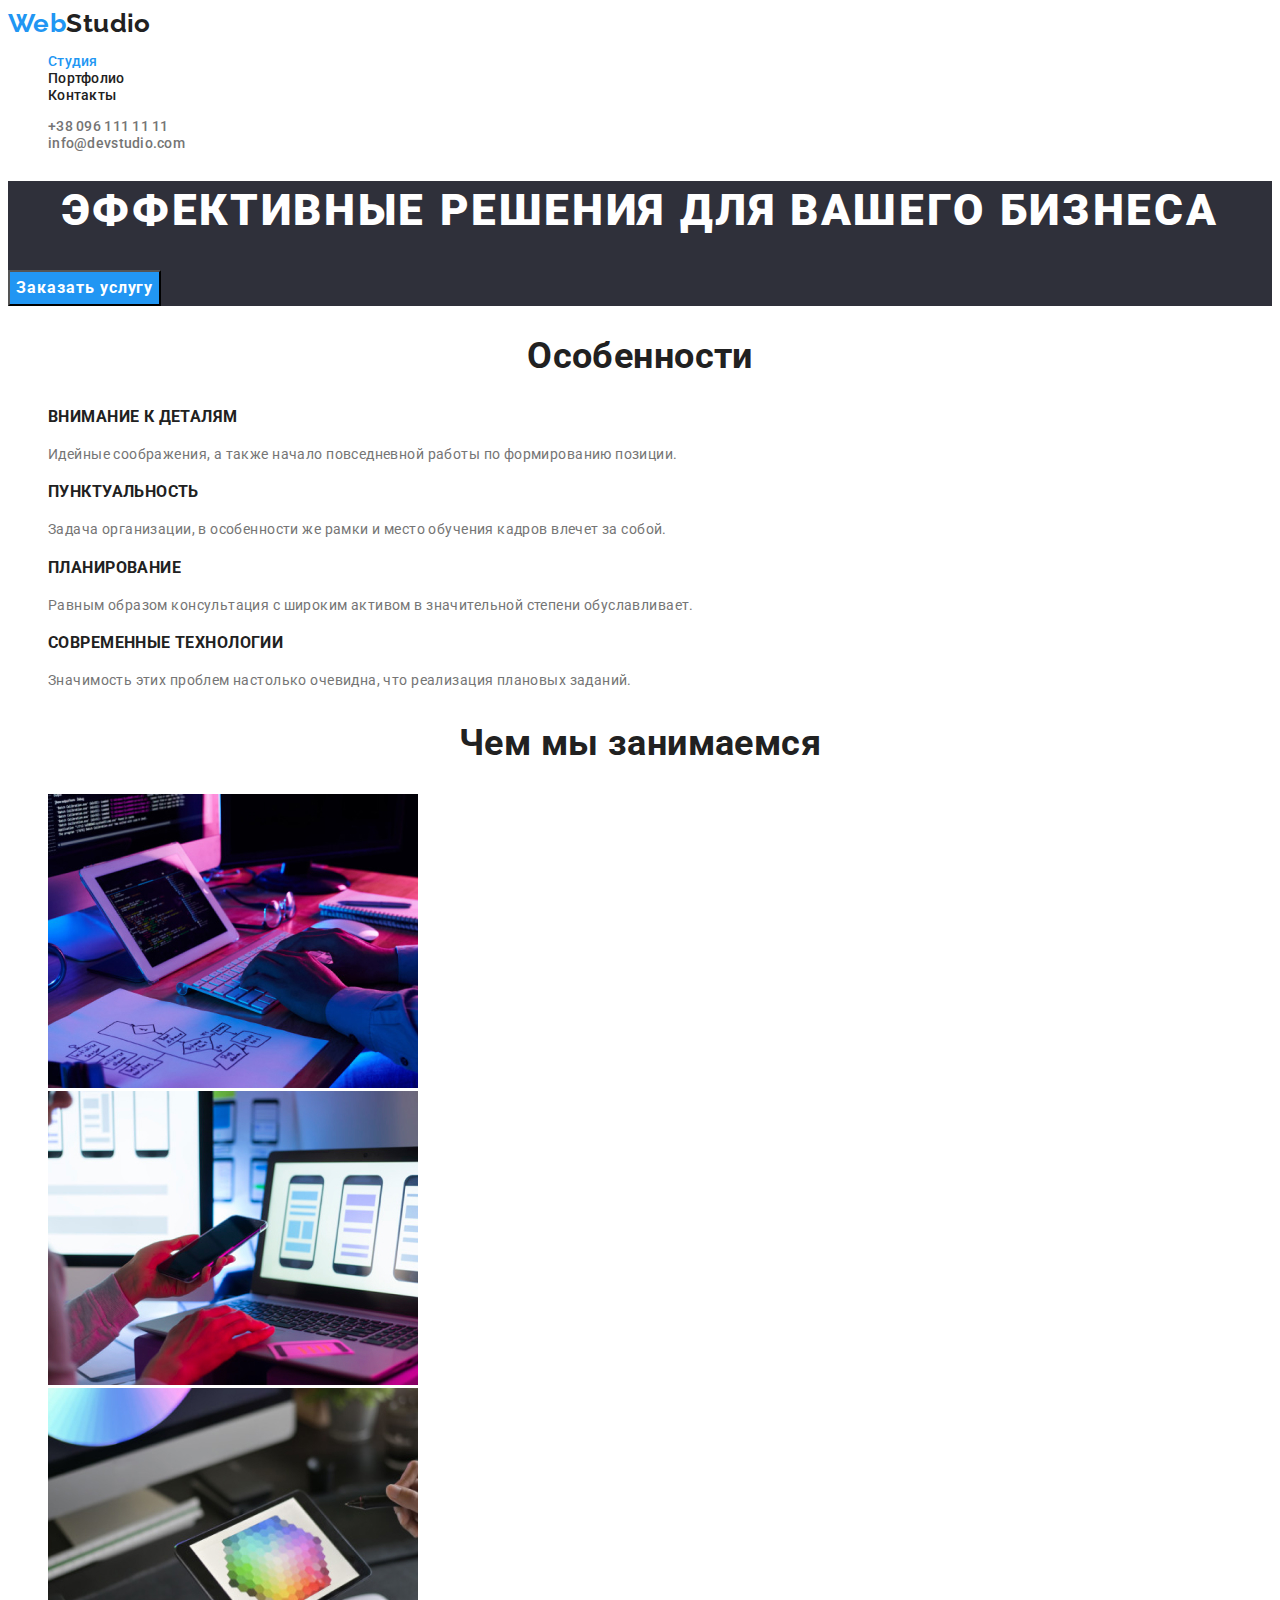
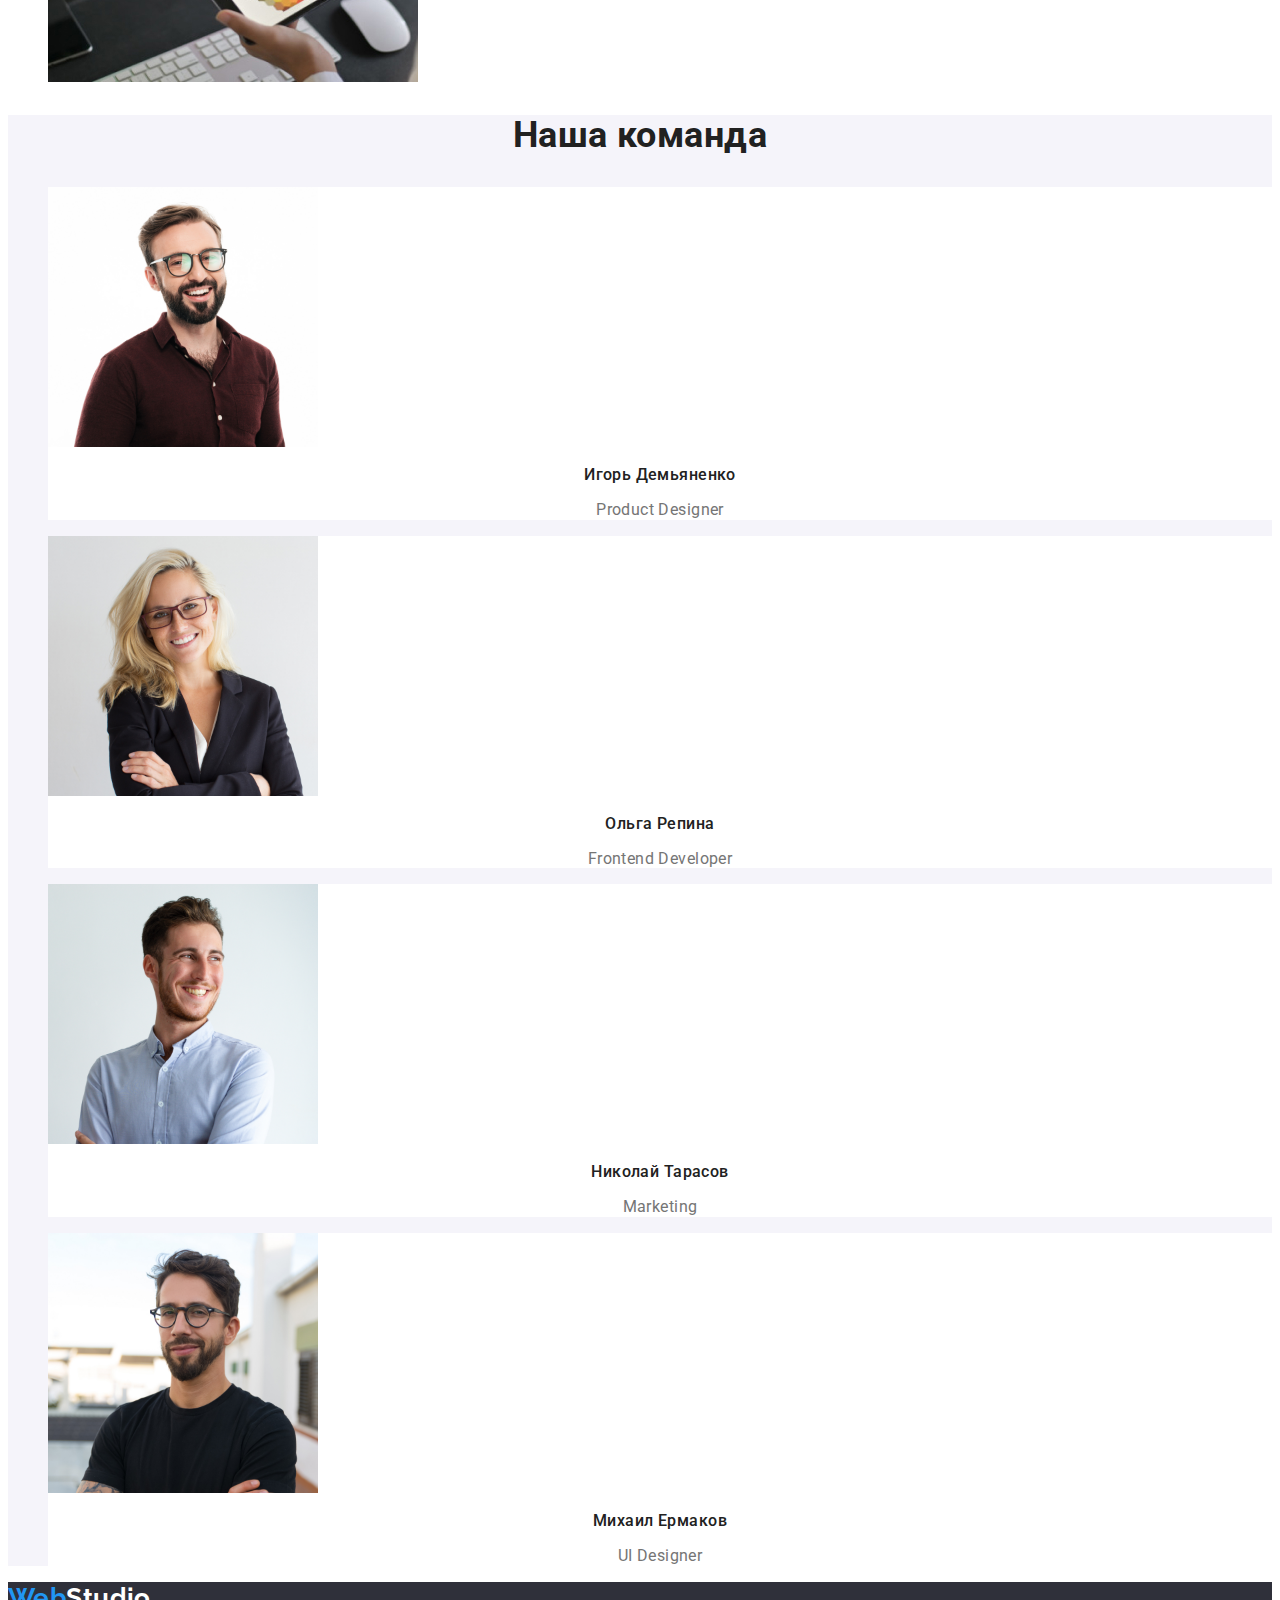
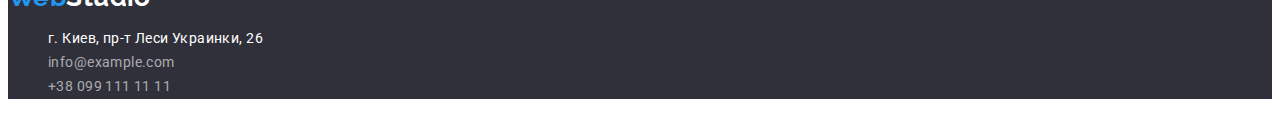
==== index.html @ e5913a94 "Создает Версию ДЗ 3" ====
<!DOCTYPE html>
<html lang="ru">
  <head>
    <meta charset="UTF-8" />
    <meta http-equiv="X-UA-Compatible" content="IE=edge" />
    <meta name="viewport" content="width=device-width, initial-scale=1.0" />
    <title>Document</title>
    <link rel="preconnect" href="https://fonts.googleapis.com" />
    <link rel="preconnect" href="https://fonts.gstatic.com" crossorigin />
    <link rel="preconnect" href="https://fonts.googleapis.com" />
    <link rel="preconnect" href="https://fonts.gstatic.com" crossorigin />
    <link
      href="https://fonts.googleapis.com/css2?family=Raleway:wght@700&family=Roboto:wght@400;500;700;900&display=swap"
      rel="stylesheet"
    />
    <link rel="stylesheet" href="./css/styles.css" />
  </head>
  <body>
    <!--Шапка сайта-->
    <header>
      <nav>
        <a href="./index.html" class="logo"> <span class="fp-logo"> Web</span>Studio </a>
        <ul class="site-nav list">
          <li><a href="./index.html" class="link cureent">Студия</a></li>
          <li><a href="./portfolio.html" class="link">Портфолио</a></li>
          <li><a href="" class="link">Контакты</a></li>
        </ul>
      </nav>
      <ul class="contacts list">
        <li><a href="tel:+380961111111" class="link">+38 096 111 11 11</a></li>
        <li><a href="mailto:info@devstudio.com" class="link">info@devstudio.com</a></li>
      </ul>
    </header>
    <!--Section-->
    <main>
      <!--Hero-->
      <section class="hero">
        <h1 class="hero-title">Эффективные решения для вашего бизнеса</h1>
        <button type="button" class="hero-button">Заказать услугу</button>
      </section>
      <!--Features-->
      <section class="section">
        <h2 class="section-title">Особенности</h2>
        <ul class="features list">
          <li>
            <h3 class="title">Внимание к деталям</h3>
            <p class="text">
              Идейные соображения, а также начало повседневной работы по формированию позиции.
            </p>
          </li>
          <li>
            <h3 class="title">Пунктуальность</h3>
            <p class="text">
              Задача организации, в особенности же рамки и место обучения кадров влечет за собой.
            </p>
          </li>
          <li>
            <h3 class="title">Планирование</h3>
            <p class="text">
              Равным образом консультация с широким активом в значительной степени обуславливает.
            </p>
          </li>
          <li>
            <h3 class="title">Современные технологии</h3>
            <p class="text">
              Значимость этих проблем настолько очевидна, что реализация плановых заданий.
            </p>
          </li>
        </ul>
      </section>
      <!--Worck-->
      <section class="section">
        <h2 class="section-title">Чем мы занимаемся</h2>
        <ul class="works list">
          <li><img src="./images/img.jpg" alt="верстка" width="370" /></li>
          <li><img src="./images/img1.jpg" alt="тестированние" width="370" /></li>
          <li><img src="./images/img2.jpg" alt="оформление" width="370" /></li>
        </ul>
      </section>
      <!--Team-->
      <section class="team-section">
        <h2 class="section-title">Наша команда</h2>
        <ul class="team list">
          <!--1й член команды-->
          <li class="member">
            <img src="./images/photo.jpg" alt="фото-Игоря" width="270" />
            <h3 class="name">Игорь Демьяненко</h3>
            <p class="position">Product Designer</p>
          </li>
          <!--2й член команды-->
          <li class="member">
            <img src="./images/photo1.jpg" alt="фото-Ольги" width="270" />
            <h3 class="name">Ольга Репина</h3>
            <p class="position">Frontend Developer</p>
          </li>
          <!--3й член команды-->
          <li class="member">
            <img src="./images/photo2.jpg" alt="фото-Николая" width="270" />
            <h3 class="name">Николай Тарасов</h3>
            <p class="position">Marketing</p>
          </li>
          <!--4й член команды-->
          <li class="member">
            <img src="./images/photo3.jpg" alt="фото-Михаила" width="270" />
            <h3 class="name">Михаил Ермаков</h3>
            <p class="position">UI Designer</p>
          </li>
        </ul>
      </section>
    </main>
    <!--Футтер-->
    <footer class="footer-section">
      <a href="./index.html" class="logo-footer"> <span class="fp-logo">Web</span>Studio</a>
      <address>
        <ul class="footer-contacts list">
          <li class="address">г. Киев, пр-т Леси Украинки, 26</li>
          <li><a href="mailto:info@example.com" class="link">info@example.com</a></li>
          <li><a href="tel:+380991111111" class="link">+38 099 111 11 11</a></li>
        </ul>
      </address>
    </footer>
  </body>
</html>
---- css/styles.css ----
/* цвет фона #ffffff */
/* основной цвет текста #757575 */
/* вторчний чвет текста #212121 */
/* акцент #2196F3 */
/* вторичный цвет фона #2F303A */
/* цвет фона секции Команда #F5F4FA */
/* цвет ссылок в футтере rgba(255, 255, 255, 0.6); */
/* цвет фильтров #F5F4FA */

:root {
  --primary-text-color: #757575;
  --title-text-color: #212121;
  --accent-color: #2196f3;
  --footer-link-color: rgba(255, 255, 255, 0.6);
  --primary-bgc: #ffffff;
  --secondary-bgc: #2f303a;
  --team-bgc: #f5f4fa;
  --filters-color: #f5f4fa;
}

body {
  background-color: var(--primary-bgc);
  color: var(--primary-text-color);
  font-family: Roboto, sans-serif;
  letter-spacing: 0.03em;
  font-size: 14px;
}

.list {
  list-style: none;
}

/* Site logo */
.logo {
  color: var(--title-text-color);
  font-family: Raleway, sans-serif;
  font-weight: 700;
  font-size: 26px;
  line-height: 1.19;
  text-decoration: none;
}
/* .logo:hover,
.logo:focus {
  color: var(--accent-color);
} */
.fp-logo {
  color: var(--accent-color);
}

/* Site navigation */
.site-nav .link {
  color: var(--title-text-color);
  font-weight: 500;
  line-height: 1.14;
  letter-spacing: 0.02em;
  text-decoration: none;
}
.site-nav .link:hover,
.site-nav .link:focus {
  color: var(--accent-color);
}
.site-nav .link.cureent {
  color: var(--accent-color);
}

/* Contacts */
.contacts .link {
  color: var(--primary-text-color);
  font-weight: 500;
  line-height: 1.14;
  letter-spacing: 0.02em;
  text-decoration: none;
}
.contacts .link:hover,
.contacts .link:focus {
  color: var(--accent-color);
}

/* Hero section */

.hero {
  background-color: var(--secondary-bgc);
}
.hero-title {
  color: var(--primary-bgc);
  font-weight: 900;
  font-size: 44px;
  line-height: 1.36;
  text-align: center;
  letter-spacing: 0.06em;
  text-transform: uppercase;
}
.hero-button {
  color: var(--primary-bgc);
  background-color: var(--accent-color);
  font-family: inherit;
  font-weight: 700;
  font-size: 16px;
  line-height: 1.87;
  display: flex;
  align-items: center;
  text-align: center;
  letter-spacing: 0.06em;
}
.hero-button:hover,
.hero-button:focus {
  background-color: var(--primary-bgc);
  color: var(--accent-color);
}

/* Section */

.section-title {
  color: var(--title-text-color);
  font-weight: 700;
  font-size: 36px;
  line-height: 1.16;
  text-align: center;
}

/* Features */
.features .title {
  color: var(--title-text-color);
  font-weight: 700;
  line-height: 1.14;
  text-transform: uppercase;
}

.text {
  line-height: 1.71;
}

/* Work */

/* Team */
.team-section {
  background-color: var(--team-bgc);
}

.member {
  background-color: var(--primary-bgc);
}

.name {
  color: var(--title-text-color);
  font-weight: 500;
  font-size: 16px;
  line-height: 1.18;
  text-align: center;
}

.position {
  font-size: 16px;
  line-height: 1.18;
  text-align: center;
}

/* Footer */
.footer-section {
  background-color: var(--secondary-bgc);
}
.logo-footer {
  color: var(--primary-bgc);
  font-family: Raleway, sans-serif;
  font-weight: 700;
  font-size: 26px;
  line-height: 1.19;
  text-decoration: none;
}
/* .logo-footer:focus,
.logo-footer:hover {
  color: var(--accent-color);
} */
.address {
  color: var(--primary-bgc);
  font-family: Roboto;
  font-style: normal;
  font-weight: 400;
  line-height: 1.71;
}
.footer-contacts .link {
  color: var(--footer-link-color);
  font-family: Roboto;
  font-style: normal;
  font-weight: 400;
  line-height: 1.71;
  text-decoration: none;
}
.footer-contacts .link:hover,
.footer-contacts .link:focus {
  color: var(--primary-bgc);
}

/* Оформление страницы portfolio.html */

/* Filters */

.filters .button {
  background-color: var(--filters-color);
  color: var(--title-text-color);
  font-family: inherit;
  font-weight: 500;
  font-size: 16px;
  line-height: 1.62;
  text-align: center;
  letter-spacing: 0.03em;
}
.filters .button:focus,
.filters .button:hover {
  background-color: var(--accent-color);
  color: var(--primary-bgc);
}

/* Projects */

.project-name {
  color: var(--title-text-color);
  font-style: normal;
  font-weight: 700;
  font-size: 18px;
  line-height: 2;
  letter-spacing: 0.06em;
}

.projects .link {
  text-decoration: none;
}

.project {
  color: var(--primary-text-color);
  font-size: 16px;
  line-height: 1.87;
}
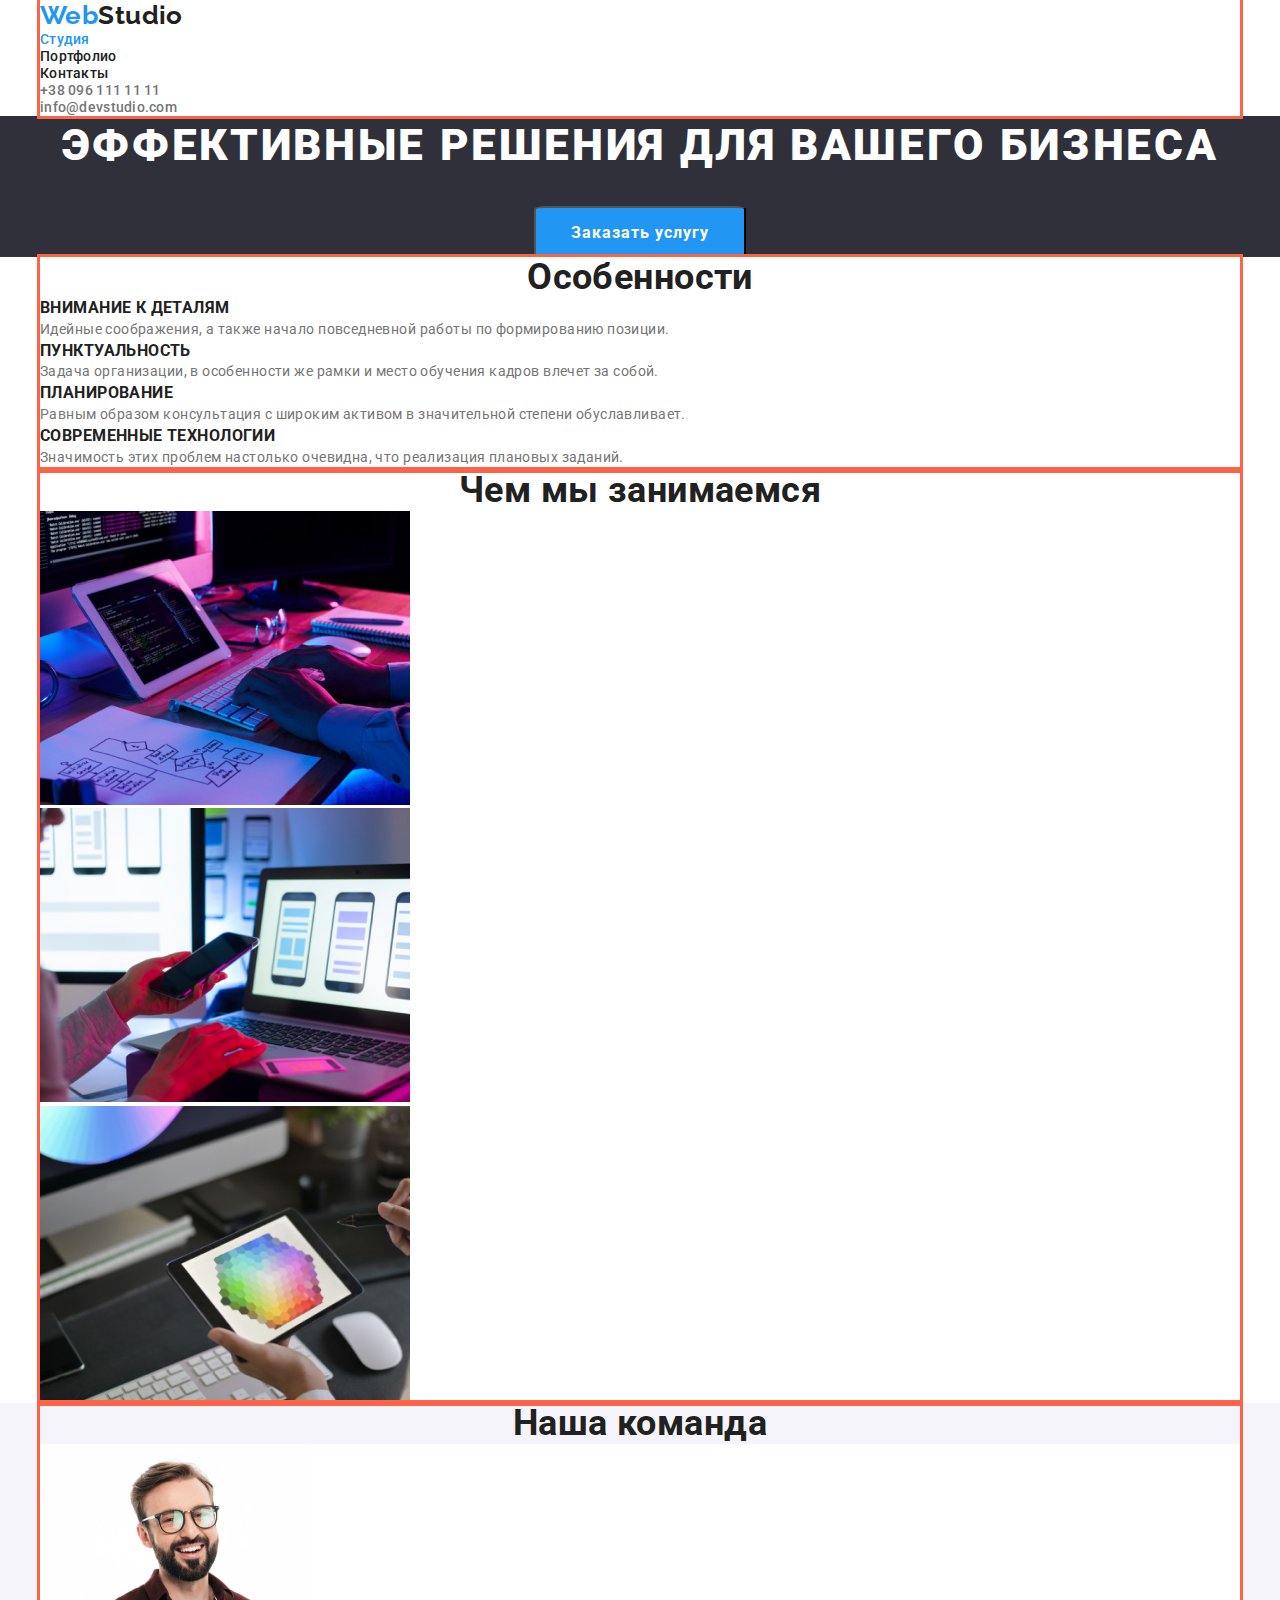
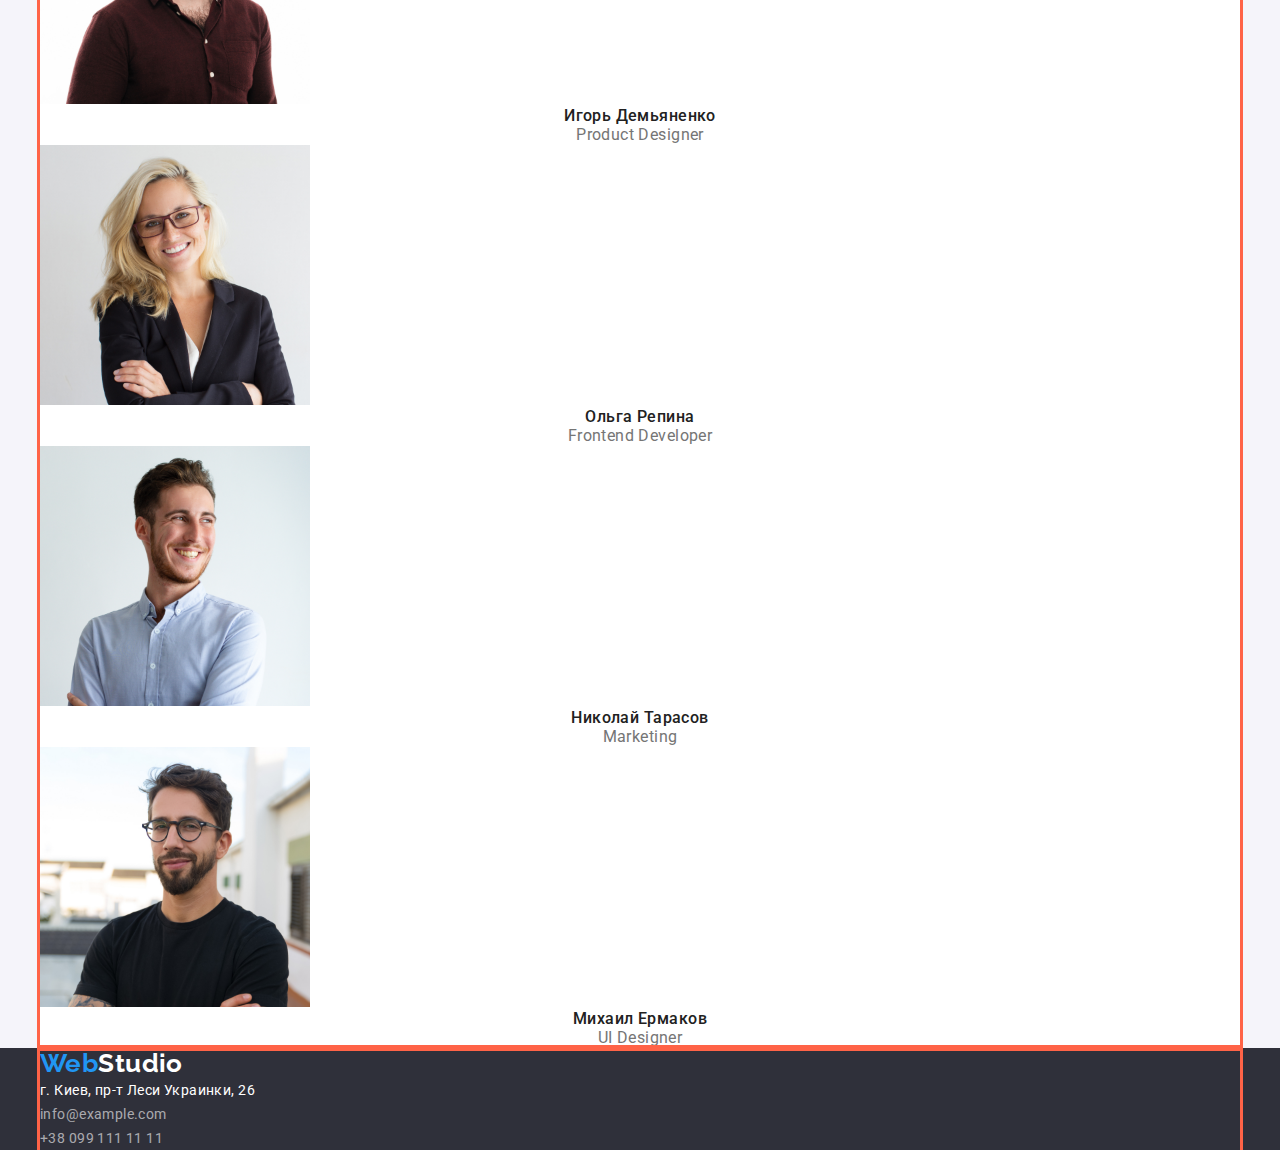
==== commit cade4efc: "Приступаем к секции особенности" ====
--- a/index.html
+++ b/index.html
@@ -13,23 +13,29 @@
       href="https://fonts.googleapis.com/css2?family=Raleway:wght@700&family=Roboto:wght@400;500;700;900&display=swap"
       rel="stylesheet"
     />
+    <link
+      rel="stylesheet"
+      href="https://cdnjs.cloudflare.com/ajax/libs/modern-normalize/1.1.0/modern-normalize.min.css"
+    />
     <link rel="stylesheet" href="./css/styles.css" />
   </head>
   <body>
     <!--Шапка сайта-->
     <header>
-      <nav>
-        <a href="./index.html" class="logo"> <span class="fp-logo"> Web</span>Studio </a>
-        <ul class="site-nav list">
-          <li><a href="./index.html" class="link cureent">Студия</a></li>
-          <li><a href="./portfolio.html" class="link">Портфолио</a></li>
-          <li><a href="" class="link">Контакты</a></li>
+      <div class="container">
+        <nav>
+          <a href="./index.html" class="logo"> <span class="fp-logo"> Web</span>Studio </a>
+          <ul class="site-nav list">
+            <li><a href="./index.html" class="link cureent">Студия</a></li>
+            <li><a href="./portfolio.html" class="link">Портфолио</a></li>
+            <li><a href="" class="link">Контакты</a></li>
+          </ul>
+        </nav>
+        <ul class="contacts list">
+          <li><a href="tel:+380961111111" class="link">+38 096 111 11 11</a></li>
+          <li><a href="mailto:info@devstudio.com" class="link">info@devstudio.com</a></li>
         </ul>
-      </nav>
-      <ul class="contacts list">
-        <li><a href="tel:+380961111111" class="link">+38 096 111 11 11</a></li>
-        <li><a href="mailto:info@devstudio.com" class="link">info@devstudio.com</a></li>
-      </ul>
+      </div>
     </header>
     <!--Section-->
     <main>
@@ -40,84 +46,92 @@
       </section>
       <!--Features-->
       <section class="section">
-        <h2 class="section-title">Особенности</h2>
-        <ul class="features list">
-          <li>
-            <h3 class="title">Внимание к деталям</h3>
-            <p class="text">
-              Идейные соображения, а также начало повседневной работы по формированию позиции.
-            </p>
-          </li>
-          <li>
-            <h3 class="title">Пунктуальность</h3>
-            <p class="text">
-              Задача организации, в особенности же рамки и место обучения кадров влечет за собой.
-            </p>
-          </li>
-          <li>
-            <h3 class="title">Планирование</h3>
-            <p class="text">
-              Равным образом консультация с широким активом в значительной степени обуславливает.
-            </p>
-          </li>
-          <li>
-            <h3 class="title">Современные технологии</h3>
-            <p class="text">
-              Значимость этих проблем настолько очевидна, что реализация плановых заданий.
-            </p>
-          </li>
-        </ul>
+        <div class="container">
+          <h2 class="section-title">Особенности</h2>
+          <ul class="features list">
+            <li>
+              <h3 class="title">Внимание к деталям</h3>
+              <p class="text">
+                Идейные соображения, а также начало повседневной работы по формированию позиции.
+              </p>
+            </li>
+            <li>
+              <h3 class="title">Пунктуальность</h3>
+              <p class="text">
+                Задача организации, в особенности же рамки и место обучения кадров влечет за собой.
+              </p>
+            </li>
+            <li>
+              <h3 class="title">Планирование</h3>
+              <p class="text">
+                Равным образом консультация с широким активом в значительной степени обуславливает.
+              </p>
+            </li>
+            <li>
+              <h3 class="title">Современные технологии</h3>
+              <p class="text">
+                Значимость этих проблем настолько очевидна, что реализация плановых заданий.
+              </p>
+            </li>
+          </ul>
+        </div>
       </section>
       <!--Worck-->
       <section class="section">
-        <h2 class="section-title">Чем мы занимаемся</h2>
-        <ul class="works list">
-          <li><img src="./images/img.jpg" alt="верстка" width="370" /></li>
-          <li><img src="./images/img1.jpg" alt="тестированние" width="370" /></li>
-          <li><img src="./images/img2.jpg" alt="оформление" width="370" /></li>
-        </ul>
+        <div class="container">
+          <h2 class="section-title">Чем мы занимаемся</h2>
+          <ul class="works list">
+            <li><img src="./images/img.jpg" alt="верстка" width="370" /></li>
+            <li><img src="./images/img1.jpg" alt="тестированние" width="370" /></li>
+            <li><img src="./images/img2.jpg" alt="оформление" width="370" /></li>
+          </ul>
+        </div>
       </section>
       <!--Team-->
       <section class="team-section">
-        <h2 class="section-title">Наша команда</h2>
-        <ul class="team list">
-          <!--1й член команды-->
-          <li class="member">
-            <img src="./images/photo.jpg" alt="фото-Игоря" width="270" />
-            <h3 class="name">Игорь Демьяненко</h3>
-            <p class="position">Product Designer</p>
-          </li>
-          <!--2й член команды-->
-          <li class="member">
-            <img src="./images/photo1.jpg" alt="фото-Ольги" width="270" />
-            <h3 class="name">Ольга Репина</h3>
-            <p class="position">Frontend Developer</p>
-          </li>
-          <!--3й член команды-->
-          <li class="member">
-            <img src="./images/photo2.jpg" alt="фото-Николая" width="270" />
-            <h3 class="name">Николай Тарасов</h3>
-            <p class="position">Marketing</p>
-          </li>
-          <!--4й член команды-->
-          <li class="member">
-            <img src="./images/photo3.jpg" alt="фото-Михаила" width="270" />
-            <h3 class="name">Михаил Ермаков</h3>
-            <p class="position">UI Designer</p>
-          </li>
-        </ul>
+        <div class="container">
+          <h2 class="section-title">Наша команда</h2>
+          <ul class="team list">
+            <!--1й член команды-->
+            <li class="member">
+              <img src="./images/photo.jpg" alt="фото-Игоря" width="270" />
+              <h3 class="name">Игорь Демьяненко</h3>
+              <p class="position">Product Designer</p>
+            </li>
+            <!--2й член команды-->
+            <li class="member">
+              <img src="./images/photo1.jpg" alt="фото-Ольги" width="270" />
+              <h3 class="name">Ольга Репина</h3>
+              <p class="position">Frontend Developer</p>
+            </li>
+            <!--3й член команды-->
+            <li class="member">
+              <img src="./images/photo2.jpg" alt="фото-Николая" width="270" />
+              <h3 class="name">Николай Тарасов</h3>
+              <p class="position">Marketing</p>
+            </li>
+            <!--4й член команды-->
+            <li class="member">
+              <img src="./images/photo3.jpg" alt="фото-Михаила" width="270" />
+              <h3 class="name">Михаил Ермаков</h3>
+              <p class="position">UI Designer</p>
+            </li>
+          </ul>
+        </div>
       </section>
     </main>
     <!--Футтер-->
     <footer class="footer-section">
-      <a href="./index.html" class="logo-footer"> <span class="fp-logo">Web</span>Studio</a>
-      <address>
-        <ul class="footer-contacts list">
-          <li class="address">г. Киев, пр-т Леси Украинки, 26</li>
-          <li><a href="mailto:info@example.com" class="link">info@example.com</a></li>
-          <li><a href="tel:+380991111111" class="link">+38 099 111 11 11</a></li>
-        </ul>
-      </address>
+      <div class="container">
+        <a href="./index.html" class="logo-footer"> <span class="fp-logo">Web</span>Studio</a>
+        <address>
+          <ul class="footer-contacts list">
+            <li class="address">г. Киев, пр-т Леси Украинки, 26</li>
+            <li><a href="mailto:info@example.com" class="link">info@example.com</a></li>
+            <li><a href="tel:+380991111111" class="link">+38 099 111 11 11</a></li>
+          </ul>
+        </address>
+      </div>
     </footer>
   </body>
 </html>
--- a/css/styles.css
+++ b/css/styles.css
@@ -24,10 +24,30 @@
   font-family: Roboto, sans-serif;
   letter-spacing: 0.03em;
   font-size: 14px;
+  margin: 0px;
+}
+h1,
+h2,
+h3,
+h4,
+h5,
+h6,
+p,
+ul {
+  margin: 0px;
+  padding: 0px;
 }
 
 .list {
   list-style: none;
+}
+
+/* HEADER */
+
+.container {
+  width: 1200px;
+  outline: solid tomato;
+  margin: 0 auto;
 }
 
 /* Site logo */
@@ -80,27 +100,34 @@
 
 .hero {
   background-color: var(--secondary-bgc);
-}
+  text-align: center;
+}
+
 .hero-title {
-  color: var(--primary-bgc);
   font-weight: 900;
   font-size: 44px;
   line-height: 1.36;
-  text-align: center;
   letter-spacing: 0.06em;
   text-transform: uppercase;
+  margin-bottom: 30px;
+  color: var(--primary-bgc);
 }
 .hero-button {
-  color: var(--primary-bgc);
-  background-color: var(--accent-color);
   font-family: inherit;
   font-weight: 700;
   font-size: 16px;
   line-height: 1.87;
   display: flex;
   align-items: center;
-  text-align: center;
   letter-spacing: 0.06em;
+  box-sizing: border-box;
+  min-width: 200px;
+  padding: 10px 35px;
+  border-radius: 6%;
+  margin: 0 auto;
+  border-bottom: 0px;
+  color: var(--primary-bgc);
+  background-color: var(--accent-color);
 }
 .hero-button:hover,
 .hero-button:focus {
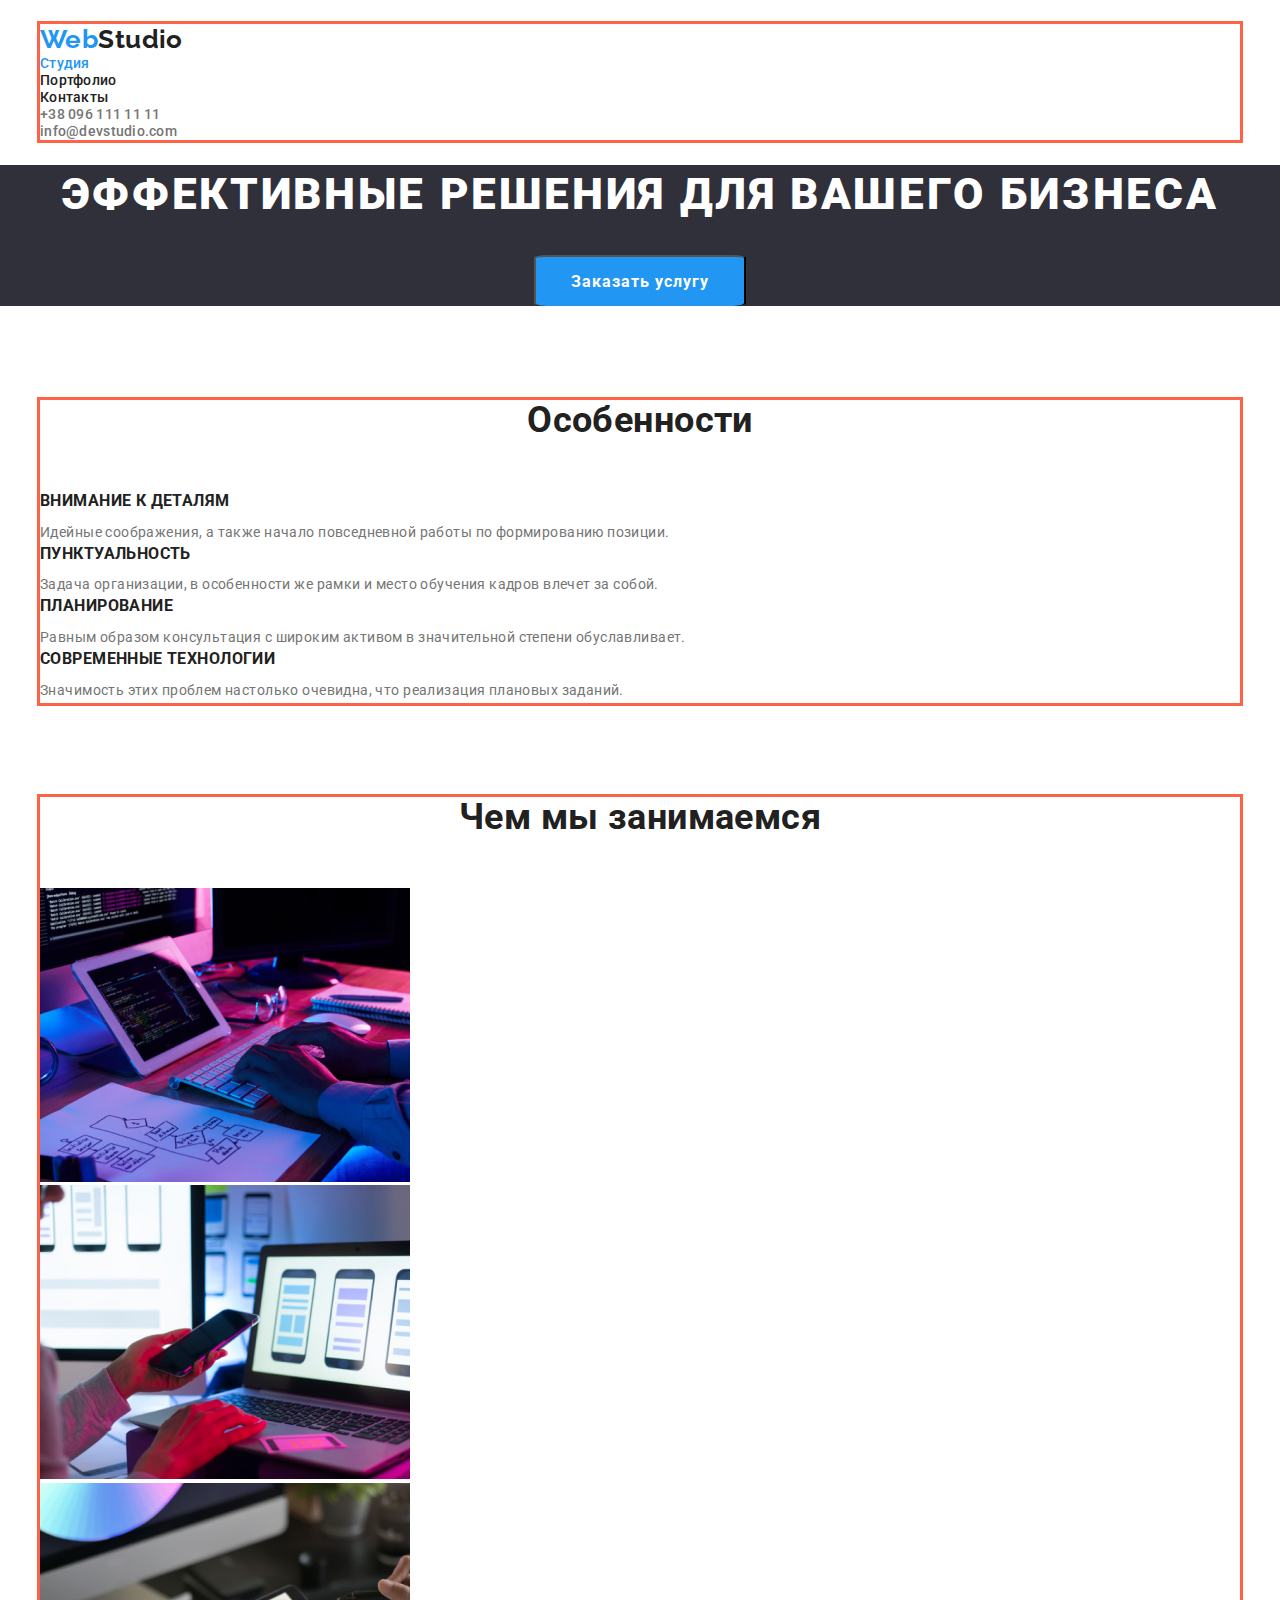
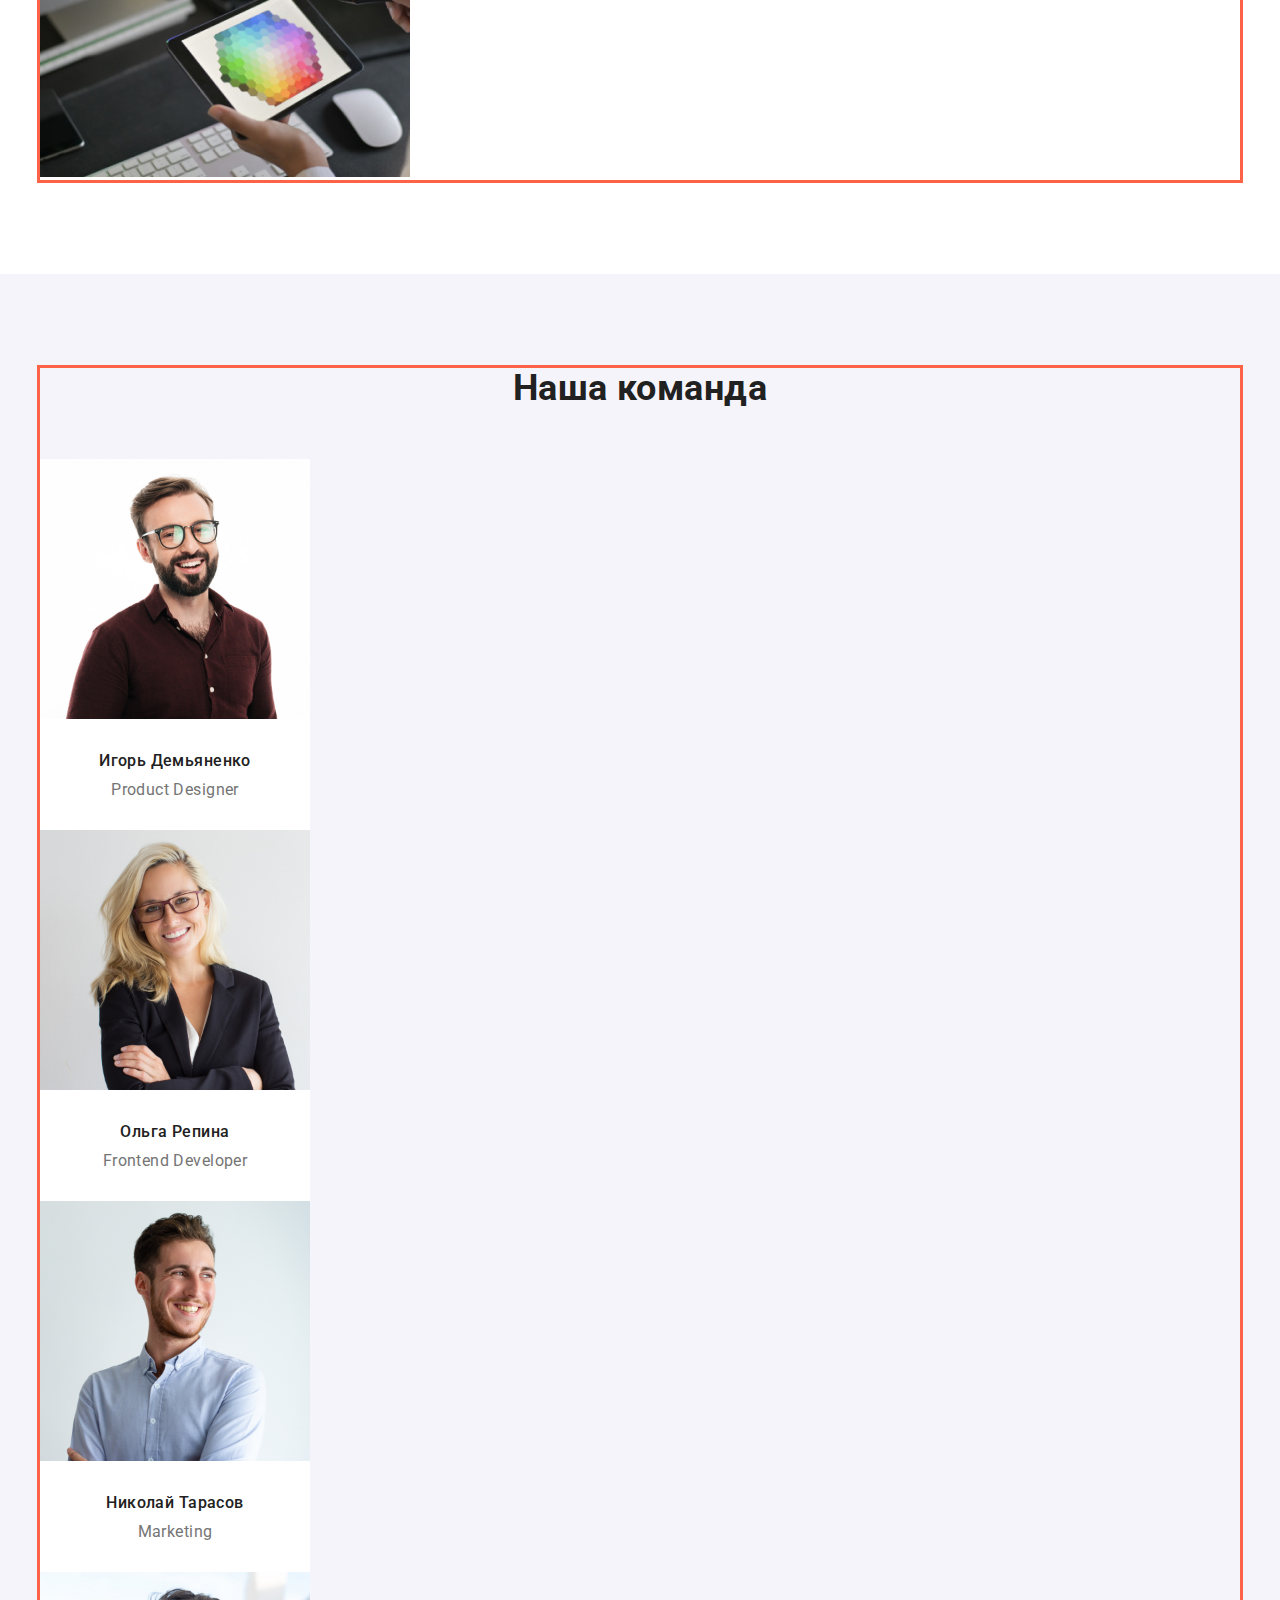
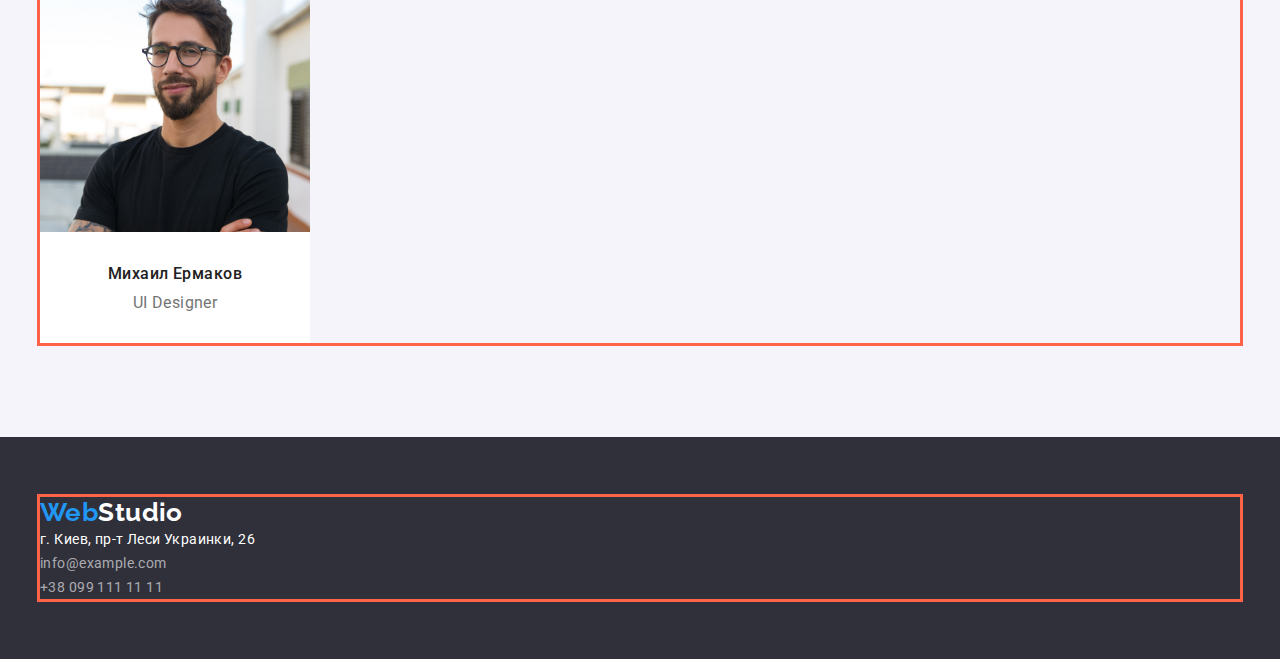
==== commit f37746da: "Заканчивает оформление index.html" ====
--- a/index.html
+++ b/index.html
@@ -21,7 +21,7 @@
   </head>
   <body>
     <!--Шапка сайта-->
-    <header>
+    <header class="header-section">
       <div class="container">
         <nav>
           <a href="./index.html" class="logo"> <span class="fp-logo"> Web</span>Studio </a>
@@ -45,7 +45,7 @@
         <button type="button" class="hero-button">Заказать услугу</button>
       </section>
       <!--Features-->
-      <section class="section">
+      <section class="features-section">
         <div class="container">
           <h2 class="section-title">Особенности</h2>
           <ul class="features list">
@@ -76,8 +76,8 @@
           </ul>
         </div>
       </section>
-      <!--Worck-->
-      <section class="section">
+      <!--Work-->
+      <section class="work-section">
         <div class="container">
           <h2 class="section-title">Чем мы занимаемся</h2>
           <ul class="works list">
@@ -94,25 +94,25 @@
           <ul class="team list">
             <!--1й член команды-->
             <li class="member">
-              <img src="./images/photo.jpg" alt="фото-Игоря" width="270" />
+              <img src="./images/photo.jpg" alt="фото-Игоря" class="photo" width="270" />
               <h3 class="name">Игорь Демьяненко</h3>
               <p class="position">Product Designer</p>
             </li>
             <!--2й член команды-->
             <li class="member">
-              <img src="./images/photo1.jpg" alt="фото-Ольги" width="270" />
+              <img src="./images/photo1.jpg" alt="фото-Ольги" class="photo" width="270" />
               <h3 class="name">Ольга Репина</h3>
               <p class="position">Frontend Developer</p>
             </li>
             <!--3й член команды-->
             <li class="member">
-              <img src="./images/photo2.jpg" alt="фото-Николая" width="270" />
+              <img src="./images/photo2.jpg" alt="фото-Николая" class="photo" width="270" />
               <h3 class="name">Николай Тарасов</h3>
               <p class="position">Marketing</p>
             </li>
             <!--4й член команды-->
             <li class="member">
-              <img src="./images/photo3.jpg" alt="фото-Михаила" width="270" />
+              <img src="./images/photo3.jpg" alt="фото-Михаила" class="photo" width="270" />
               <h3 class="name">Михаил Ермаков</h3>
               <p class="position">UI Designer</p>
             </li>
--- a/css/styles.css
+++ b/css/styles.css
@@ -44,6 +44,11 @@
 
 /* HEADER */
 
+.header-section {
+  padding-top: 24px;
+  padding-bottom: 25px;
+}
+
 .container {
   width: 1200px;
   outline: solid tomato;
@@ -101,6 +106,7 @@
 .hero {
   background-color: var(--secondary-bgc);
   text-align: center;
+  /* margin-bottom: 94px; */
 }
 
 .hero-title {
@@ -143,14 +149,22 @@
   font-size: 36px;
   line-height: 1.16;
   text-align: center;
+  margin-bottom: 50px;
 }
 
 /* Features */
+
+.features-section {
+  padding-top: 94px;
+  padding-bottom: 94px;
+}
+
 .features .title {
   color: var(--title-text-color);
   font-weight: 700;
   line-height: 1.14;
   text-transform: uppercase;
+  margin-bottom: 10px;
 }
 
 .text {
@@ -158,14 +172,26 @@
 }
 
 /* Work */
+
+.work-section {
+  padding-bottom: 94px;
+}
 
 /* Team */
 .team-section {
   background-color: var(--team-bgc);
+  padding-top: 94px;
+  padding-bottom: 94px;
 }
 
 .member {
   background-color: var(--primary-bgc);
+  width: 270px;
+  padding-bottom: 30px;
+}
+
+.photo {
+  margin-bottom: 30px;
 }
 
 .name {
@@ -174,6 +200,7 @@
   font-size: 16px;
   line-height: 1.18;
   text-align: center;
+  margin-bottom: 10px;
 }
 
 .position {
@@ -185,6 +212,8 @@
 /* Footer */
 .footer-section {
   background-color: var(--secondary-bgc);
+  padding-top: 60px;
+  padding-bottom: 60px;
 }
 .logo-footer {
   color: var(--primary-bgc);
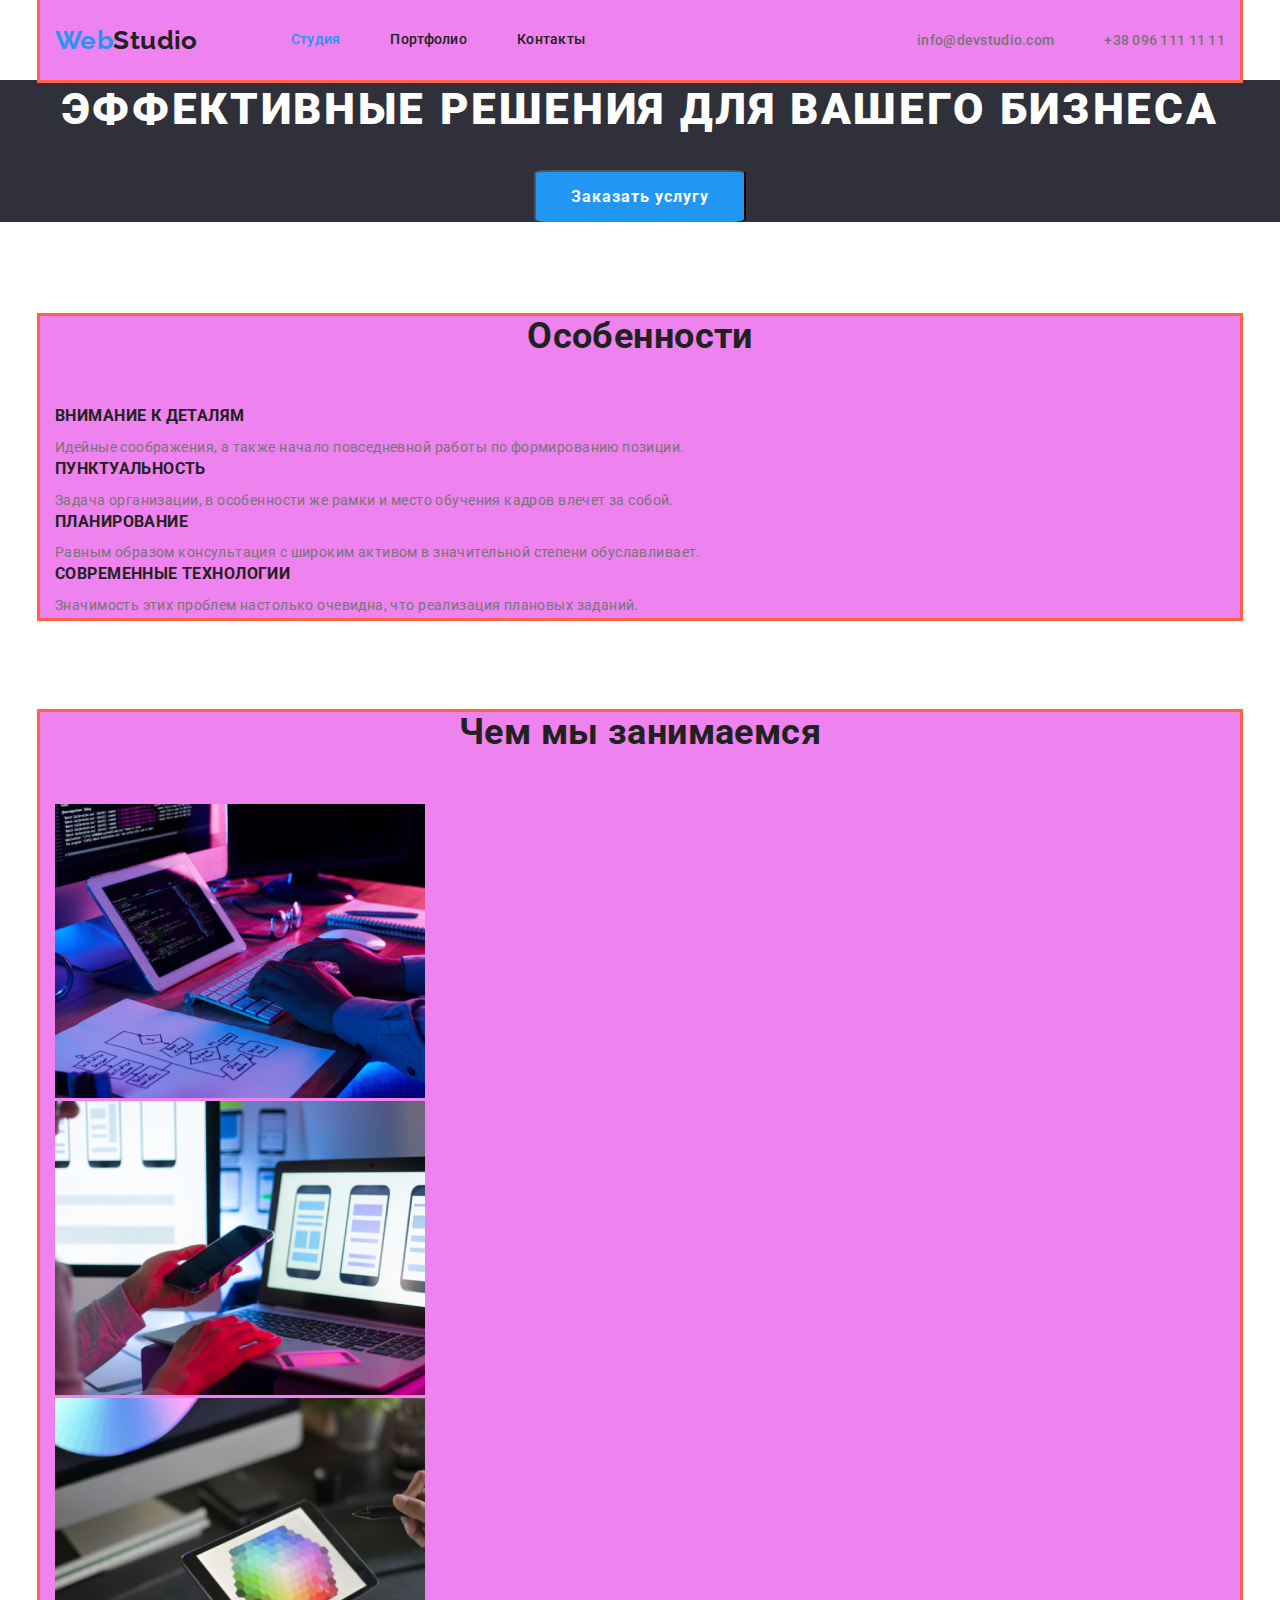
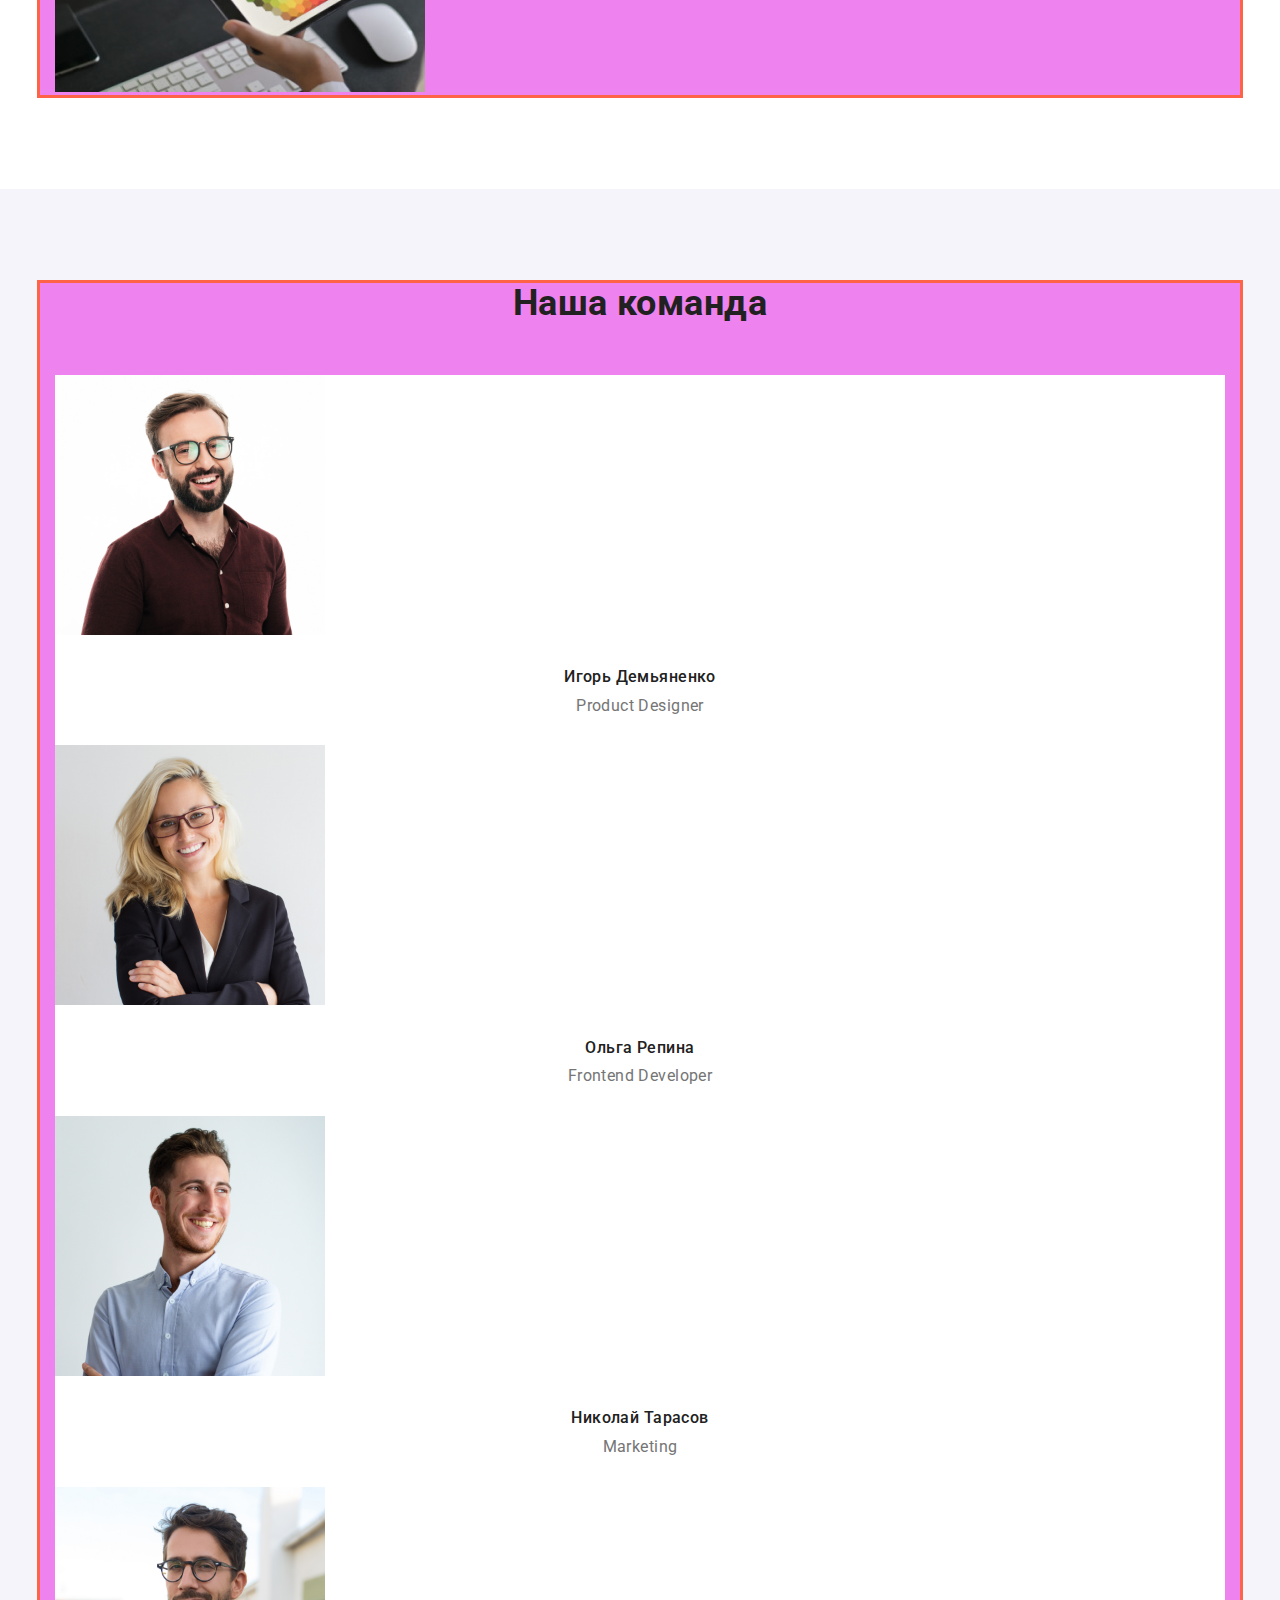
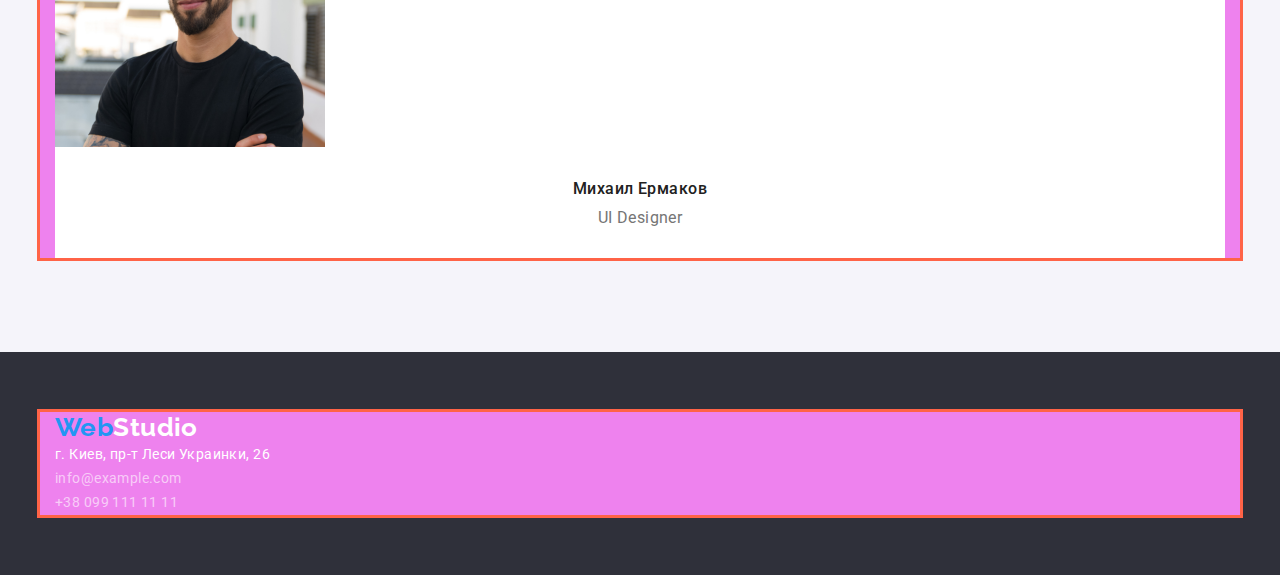
==== commit e008bbcb: "Заканчивает оформление Хедер" ====
--- a/index.html
+++ b/index.html
@@ -22,18 +22,20 @@
   <body>
     <!--Шапка сайта-->
     <header class="header-section">
-      <div class="container">
-        <nav>
+      <div class="container flex-header">
+        <nav class="main-nav">
           <a href="./index.html" class="logo"> <span class="fp-logo"> Web</span>Studio </a>
           <ul class="site-nav list">
-            <li><a href="./index.html" class="link cureent">Студия</a></li>
-            <li><a href="./portfolio.html" class="link">Портфолио</a></li>
-            <li><a href="" class="link">Контакты</a></li>
+            <li class="item"><a href="./index.html" class="link cureent">Студия</a></li>
+            <li class="item"><a href="./portfolio.html" class="link">Портфолио</a></li>
+            <li class="item"><a href="" class="link">Контакты</a></li>
           </ul>
         </nav>
         <ul class="contacts list">
-          <li><a href="tel:+380961111111" class="link">+38 096 111 11 11</a></li>
-          <li><a href="mailto:info@devstudio.com" class="link">info@devstudio.com</a></li>
+          <li class="item">
+            <a href="mailto:info@devstudio.com" class="link">info@devstudio.com</a>
+          </li>
+          <li class="item"><a href="tel:+380961111111" class="link">+38 096 111 11 11</a></li>
         </ul>
       </div>
     </header>
--- a/css/styles.css
+++ b/css/styles.css
@@ -42,39 +42,58 @@
   list-style: none;
 }
 
-/* HEADER */
-
-.header-section {
-  padding-top: 24px;
-  padding-bottom: 25px;
-}
-
 .container {
   width: 1200px;
+  padding-right: 15px;
+  padding-left: 15px;
   outline: solid tomato;
   margin: 0 auto;
+  background-color: violet;
+}
+
+/* HEADER */
+
+.header-section {
+}
+.flex-header,
+.main-nav {
+  display: flex;
+  align-items: center;
 }
 
 /* Site logo */
 .logo {
   color: var(--title-text-color);
+
   font-family: Raleway, sans-serif;
   font-weight: 700;
   font-size: 26px;
   line-height: 1.19;
   text-decoration: none;
 }
-/* .logo:hover,
-.logo:focus {
-  color: var(--accent-color);
-} */
+
 .fp-logo {
   color: var(--accent-color);
 }
 
 /* Site navigation */
+
+.site-nav {
+  display: flex;
+  margin-left: 93px;
+}
+
+.site-nav .item:not(:last-child) {
+  margin-right: 50px;
+}
+
 .site-nav .link {
-  color: var(--title-text-color);
+  display: block;
+  padding-top: 32px;
+  padding-bottom: 32px;
+
+  color: var(--title-text-color);
+
   font-weight: 500;
   line-height: 1.14;
   letter-spacing: 0.02em;
@@ -89,6 +108,16 @@
 }
 
 /* Contacts */
+
+.contacts {
+  display: flex;
+  margin-left: auto;
+}
+
+.contacts .item:not(:last-child) {
+  margin-right: 50px;
+}
+
 .contacts .link {
   color: var(--primary-text-color);
   font-weight: 500;
@@ -186,7 +215,7 @@
 
 .member {
   background-color: var(--primary-bgc);
-  width: 270px;
+
   padding-bottom: 30px;
 }
 
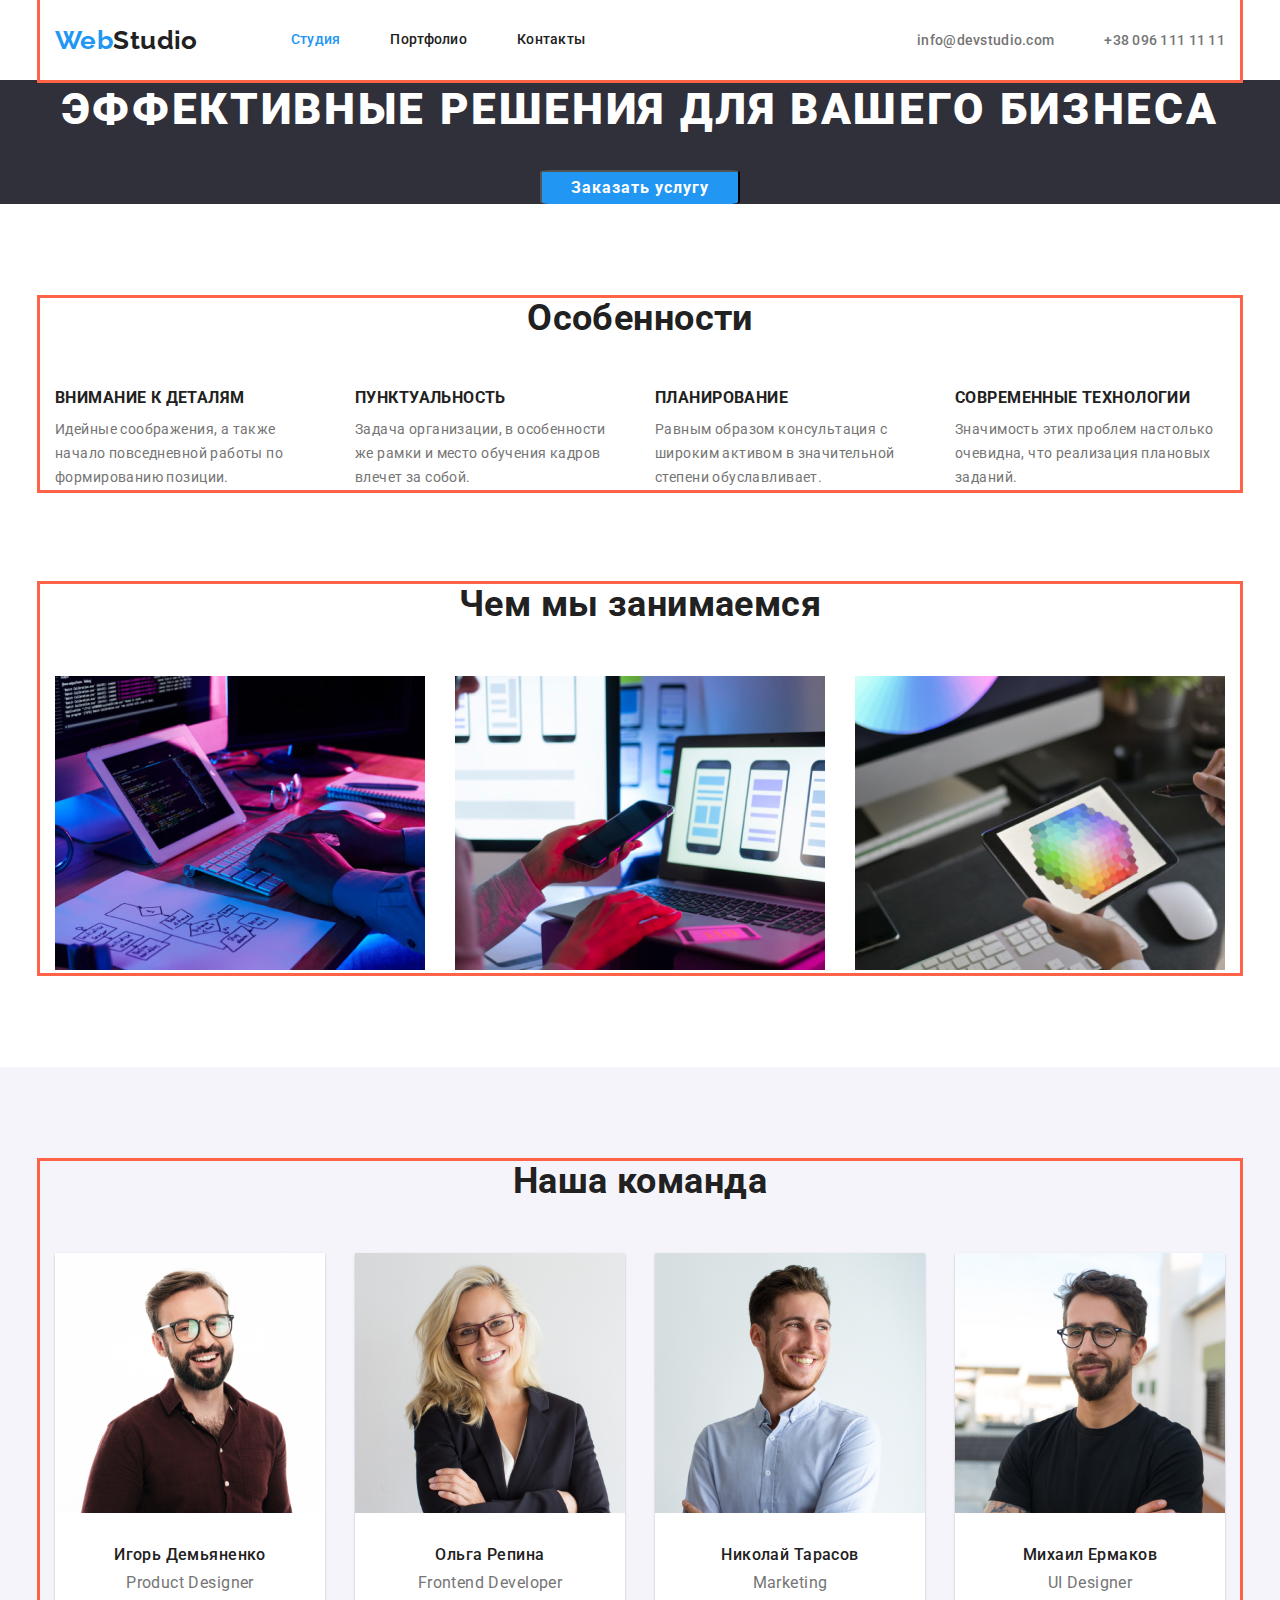
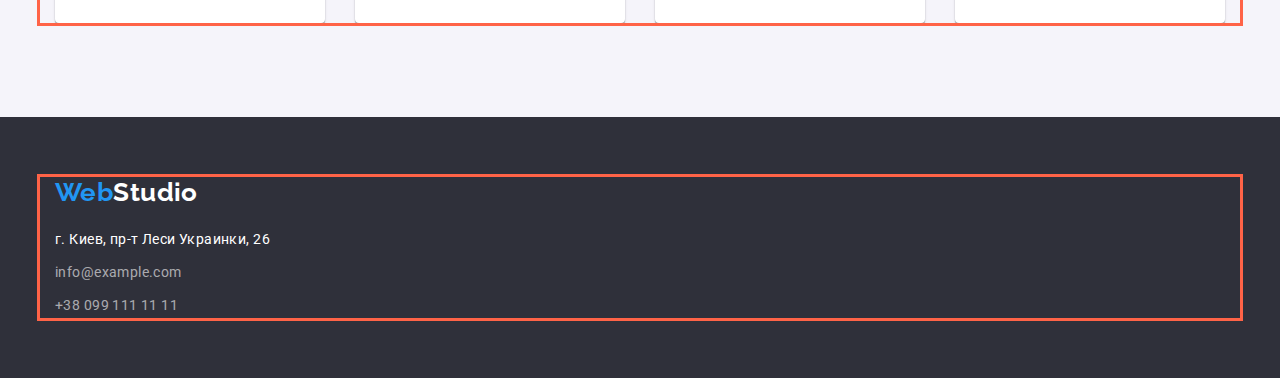
==== commit 2af0c8ef: "Заканчивает оформление index.html" ====
--- a/index.html
+++ b/index.html
@@ -35,7 +35,9 @@
           <li class="item">
             <a href="mailto:info@devstudio.com" class="link">info@devstudio.com</a>
           </li>
-          <li class="item"><a href="tel:+380961111111" class="link">+38 096 111 11 11</a></li>
+          <li class="item">
+            <a href="tel:+380961111111" class="link">+38 096 111 11 11</a>
+          </li>
         </ul>
       </div>
     </header>
@@ -51,25 +53,25 @@
         <div class="container">
           <h2 class="section-title">Особенности</h2>
           <ul class="features list">
-            <li>
+            <li class="item">
               <h3 class="title">Внимание к деталям</h3>
               <p class="text">
                 Идейные соображения, а также начало повседневной работы по формированию позиции.
               </p>
             </li>
-            <li>
+            <li class="item">
               <h3 class="title">Пунктуальность</h3>
               <p class="text">
                 Задача организации, в особенности же рамки и место обучения кадров влечет за собой.
               </p>
             </li>
-            <li>
+            <li class="item">
               <h3 class="title">Планирование</h3>
               <p class="text">
                 Равным образом консультация с широким активом в значительной степени обуславливает.
               </p>
             </li>
-            <li>
+            <li class="item">
               <h3 class="title">Современные технологии</h3>
               <p class="text">
                 Значимость этих проблем настолько очевидна, что реализация плановых заданий.
@@ -83,9 +85,9 @@
         <div class="container">
           <h2 class="section-title">Чем мы занимаемся</h2>
           <ul class="works list">
-            <li><img src="./images/img.jpg" alt="верстка" width="370" /></li>
-            <li><img src="./images/img1.jpg" alt="тестированние" width="370" /></li>
-            <li><img src="./images/img2.jpg" alt="оформление" width="370" /></li>
+            <li class="item"><img src="./images/img.jpg" alt="верстка" width="370" /></li>
+            <li class="item"><img src="./images/img1.jpg" alt="тестированние" width="370" /></li>
+            <li class="item"><img src="./images/img2.jpg" alt="оформление" width="370" /></li>
           </ul>
         </div>
       </section>
@@ -128,9 +130,11 @@
         <a href="./index.html" class="logo-footer"> <span class="fp-logo">Web</span>Studio</a>
         <address>
           <ul class="footer-contacts list">
-            <li class="address">г. Киев, пр-т Леси Украинки, 26</li>
-            <li><a href="mailto:info@example.com" class="link">info@example.com</a></li>
-            <li><a href="tel:+380991111111" class="link">+38 099 111 11 11</a></li>
+            <li class="address item">г. Киев, пр-т Леси Украинки, 26</li>
+            <li class="item">
+              <a href="mailto:info@example.com" class="link">info@example.com</a>
+            </li>
+            <li class="item"><a href="tel:+380991111111" class="link">+38 099 111 11 11</a></li>
           </ul>
         </address>
       </div>
--- a/css/styles.css
+++ b/css/styles.css
@@ -48,7 +48,7 @@
   padding-left: 15px;
   outline: solid tomato;
   margin: 0 auto;
-  background-color: violet;
+  /* background-color: violet; */
 }
 
 /* HEADER */
@@ -152,12 +152,8 @@
   font-weight: 700;
   font-size: 16px;
   line-height: 1.87;
-  display: flex;
-  align-items: center;
   letter-spacing: 0.06em;
-  box-sizing: border-box;
   min-width: 200px;
-  padding: 10px 35px;
   border-radius: 6%;
   margin: 0 auto;
   border-bottom: 0px;
@@ -173,12 +169,12 @@
 /* Section */
 
 .section-title {
-  color: var(--title-text-color);
   font-weight: 700;
   font-size: 36px;
   line-height: 1.16;
   text-align: center;
   margin-bottom: 50px;
+  color: var(--title-text-color);
 }
 
 /* Features */
@@ -188,6 +184,18 @@
   padding-bottom: 94px;
 }
 
+.features {
+  display: flex;
+}
+
+.features .item {
+  width: 270px;
+}
+
+.features .item:not(:last-child) {
+  margin-right: 30px;
+}
+
 .features .title {
   color: var(--title-text-color);
   font-weight: 700;
@@ -204,6 +212,14 @@
 
 .work-section {
   padding-bottom: 94px;
+}
+
+.works {
+  display: flex;
+}
+
+.works .item:not(:last-child) {
+  margin-right: 30px;
 }
 
 /* Team */
@@ -213,10 +229,21 @@
   padding-bottom: 94px;
 }
 
+.team {
+  display: flex;
+}
+
 .member {
+  width: 270px;
+  padding-bottom: 30px;
   background-color: var(--primary-bgc);
-
-  padding-bottom: 30px;
+  box-shadow: 0px 1px 3px rgba(0, 0, 0, 0.12), 0px 1px 1px rgba(0, 0, 0, 0.14),
+    0px 2px 1px rgba(0, 0, 0, 0.2);
+  border-radius: 0px 0px 4px 4px;
+}
+
+.member:not(:last-child) {
+  margin-right: 30px;
 }
 
 .photo {
@@ -245,6 +272,8 @@
   padding-bottom: 60px;
 }
 .logo-footer {
+  display: block;
+  margin-bottom: 20px;
   color: var(--primary-bgc);
   font-family: Raleway, sans-serif;
   font-weight: 700;
@@ -252,16 +281,17 @@
   line-height: 1.19;
   text-decoration: none;
 }
-/* .logo-footer:focus,
-.logo-footer:hover {
-  color: var(--accent-color);
-} */
+
 .address {
   color: var(--primary-bgc);
   font-family: Roboto;
   font-style: normal;
   font-weight: 400;
   line-height: 1.71;
+}
+
+.footer-contacts .item:not(:last-child) {
+  margin-bottom: 9px;
 }
 .footer-contacts .link {
   color: var(--footer-link-color);
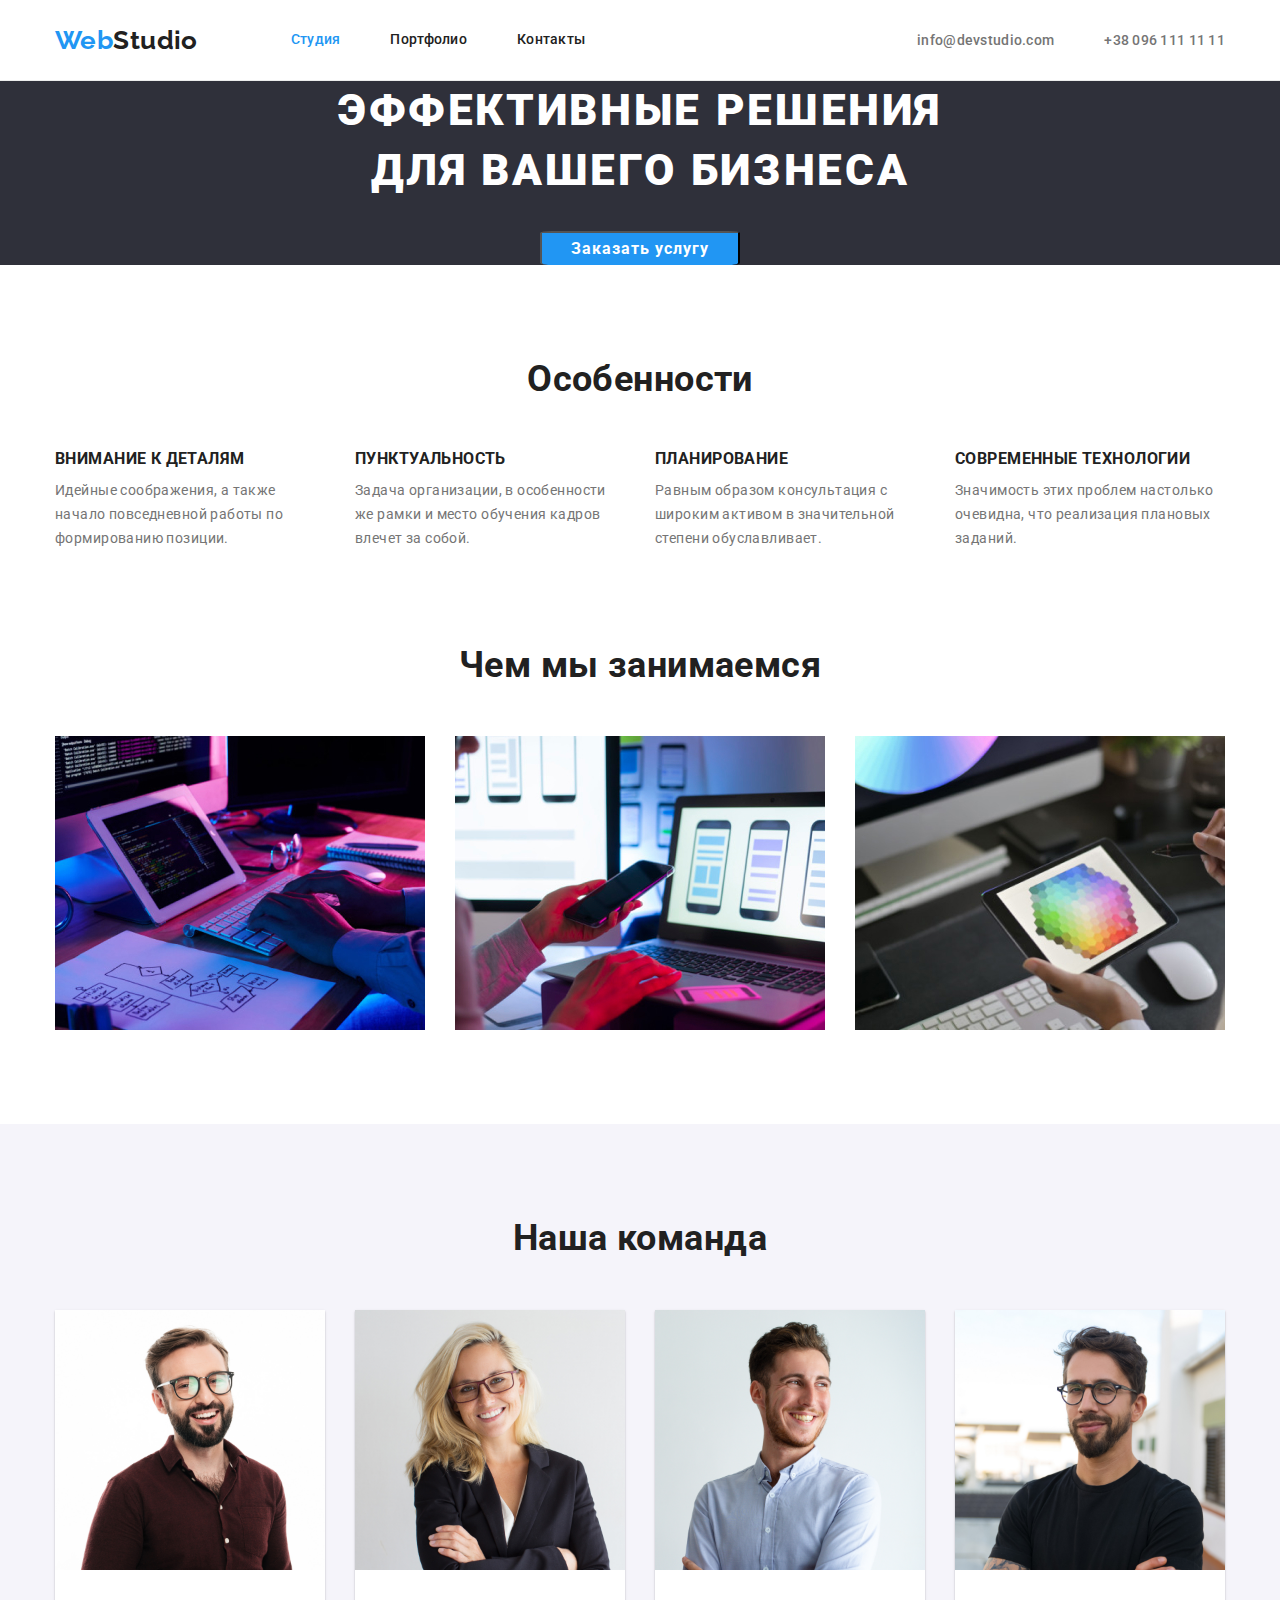
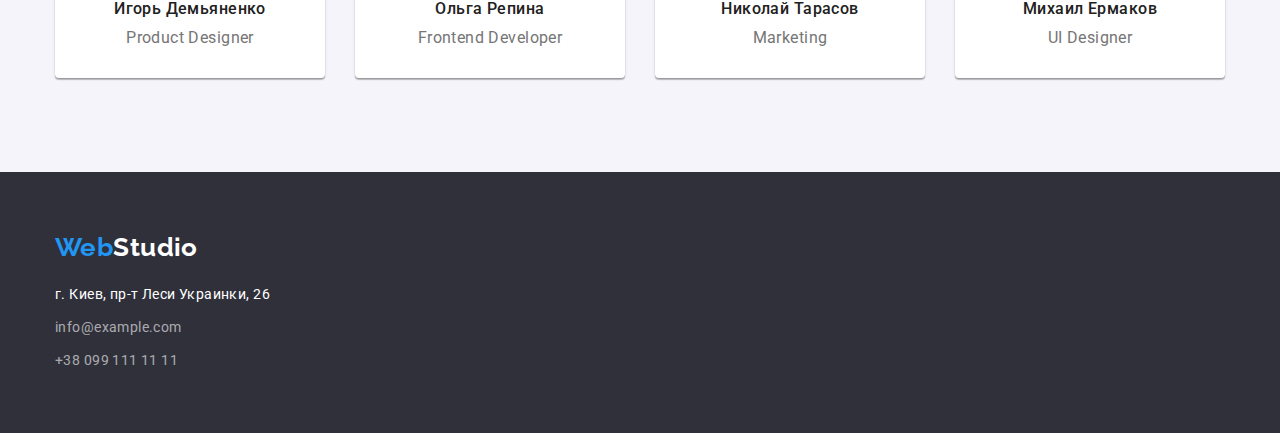
==== commit 246ecc1a: "Заканчивает оформление portfolio.html" ====
--- a/index.html
+++ b/index.html
@@ -45,7 +45,10 @@
     <main>
       <!--Hero-->
       <section class="hero">
-        <h1 class="hero-title">Эффективные решения для вашего бизнеса</h1>
+        <h1 class="hero-title">
+          Эффективные решения <br />
+          для вашего бизнеса
+        </h1>
         <button type="button" class="hero-button">Заказать услугу</button>
       </section>
       <!--Features-->
--- a/css/styles.css
+++ b/css/styles.css
@@ -16,6 +16,7 @@
   --secondary-bgc: #2f303a;
   --team-bgc: #f5f4fa;
   --filters-color: #f5f4fa;
+  --border-header-color: #ececec;
 }
 
 body {
@@ -37,6 +38,9 @@
   margin: 0px;
   padding: 0px;
 }
+img {
+  display: block;
+}
 
 .list {
   list-style: none;
@@ -46,14 +50,15 @@
   width: 1200px;
   padding-right: 15px;
   padding-left: 15px;
-  outline: solid tomato;
+  /* outline: solid tomato; */
   margin: 0 auto;
-  /* background-color: violet; */
 }
 
 /* HEADER */
 
 .header-section {
+  border-bottom: solid 1px;
+  border-color: var(--border-header-color);
 }
 .flex-header,
 .main-nav {
@@ -240,6 +245,7 @@
   box-shadow: 0px 1px 3px rgba(0, 0, 0, 0.12), 0px 1px 1px rgba(0, 0, 0, 0.14),
     0px 2px 1px rgba(0, 0, 0, 0.2);
   border-radius: 0px 0px 4px 4px;
+  text-align: center;
 }
 
 .member:not(:last-child) {
@@ -255,14 +261,12 @@
   font-weight: 500;
   font-size: 16px;
   line-height: 1.18;
-  text-align: center;
   margin-bottom: 10px;
 }
 
 .position {
   font-size: 16px;
   line-height: 1.18;
-  text-align: center;
 }
 
 /* Footer */
@@ -310,6 +314,20 @@
 
 /* Filters */
 
+.portfolio-section {
+  padding-top: 94px;
+  padding-bottom: 94px;
+}
+
+.filters {
+  display: flex;
+  justify-content: center;
+  margin-bottom: 50px;
+}
+
+.filters .item:not(:last-child) {
+  margin-right: 8px;
+}
 .filters .button {
   background-color: var(--filters-color);
   color: var(--title-text-color);
@@ -317,7 +335,6 @@
   font-weight: 500;
   font-size: 16px;
   line-height: 1.62;
-  text-align: center;
   letter-spacing: 0.03em;
 }
 .filters .button:focus,
@@ -328,7 +345,32 @@
 
 /* Projects */
 
+.projects {
+  display: flex;
+  flex-wrap: wrap;
+}
+
+.project-card {
+  width: 370px;
+}
+
+.project-card:not(:nth-child(3n)) {
+  margin-right: 30px;
+}
+
+.project-card:not(:nth-last-child(-n + 3)) {
+  margin-bottom: 30px;
+}
+
+.card-discription {
+  box-sizing: border-box;
+  padding: 20px 24px;
+  background-color: var(--primary-bgc);
+  border: 1px solid #eeeeee;
+}
+
 .project-name {
+  margin-bottom: 4px;
   color: var(--title-text-color);
   font-style: normal;
   font-weight: 700;
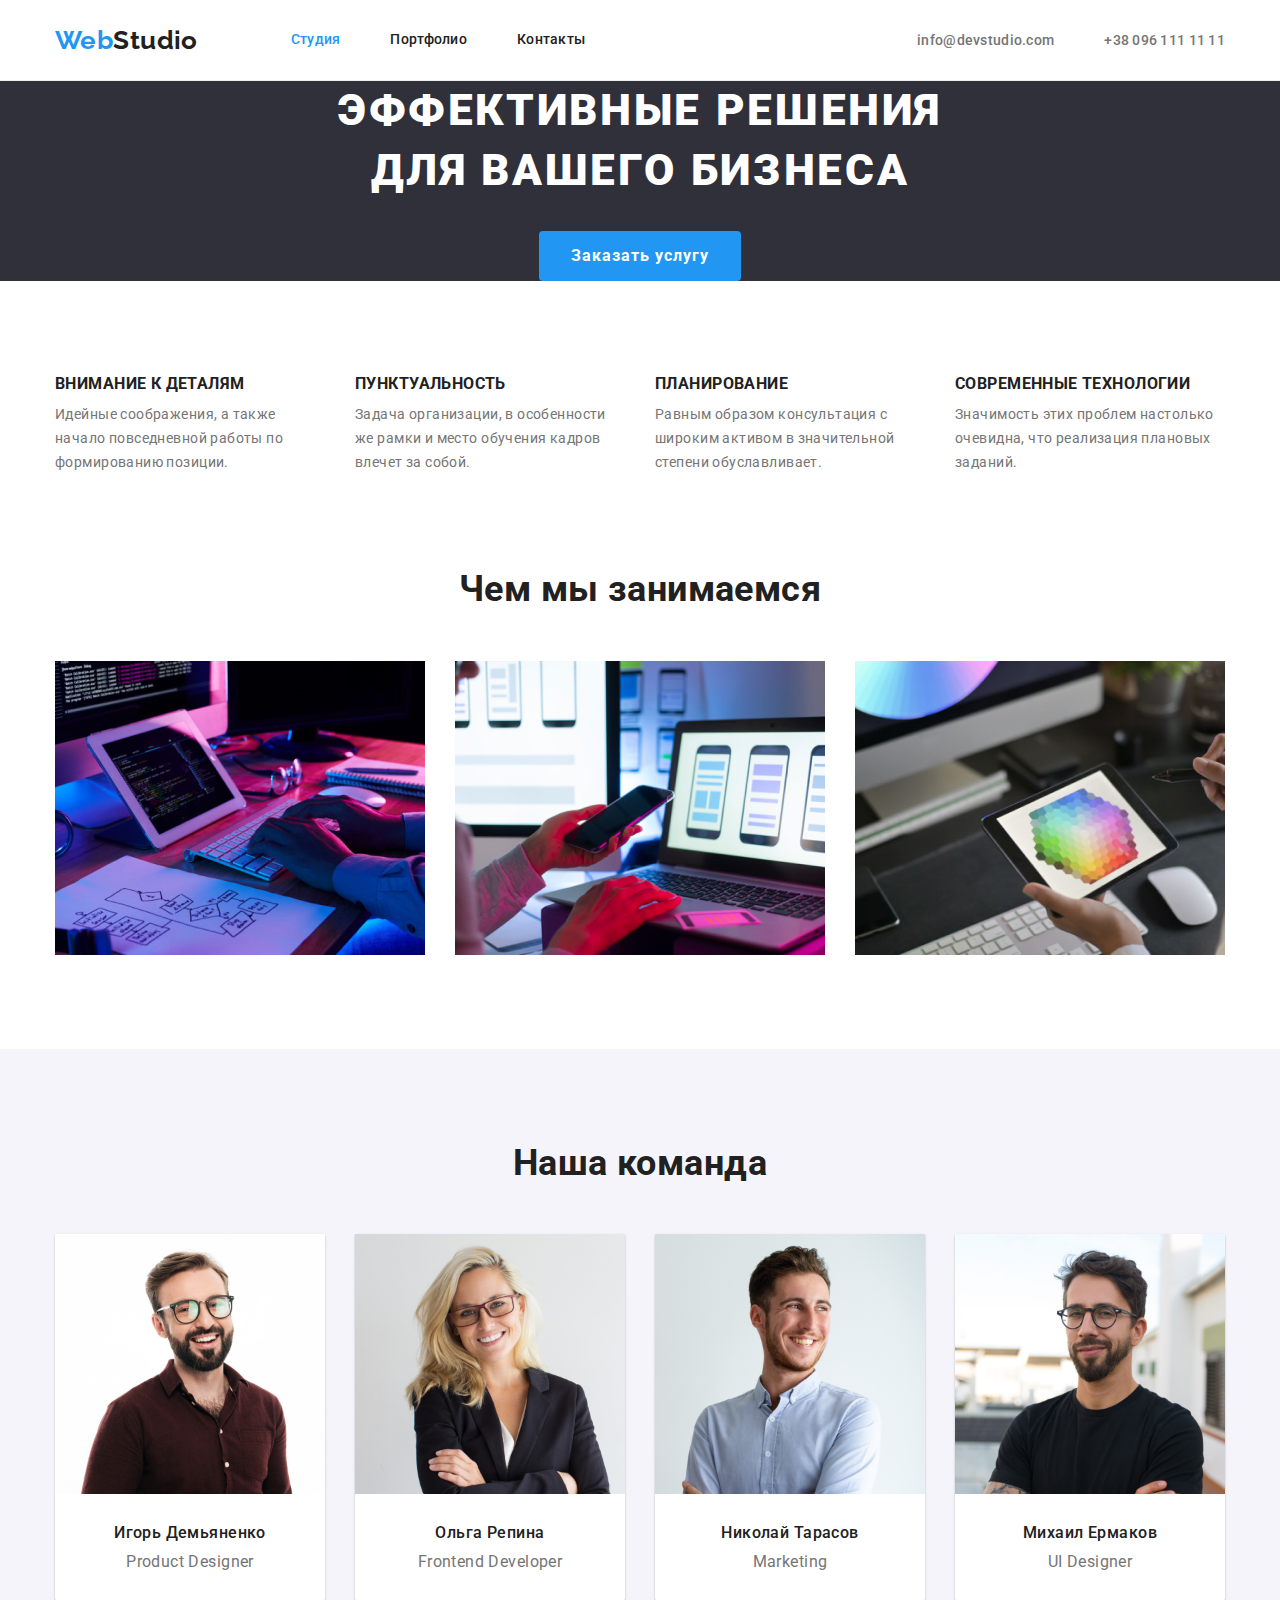
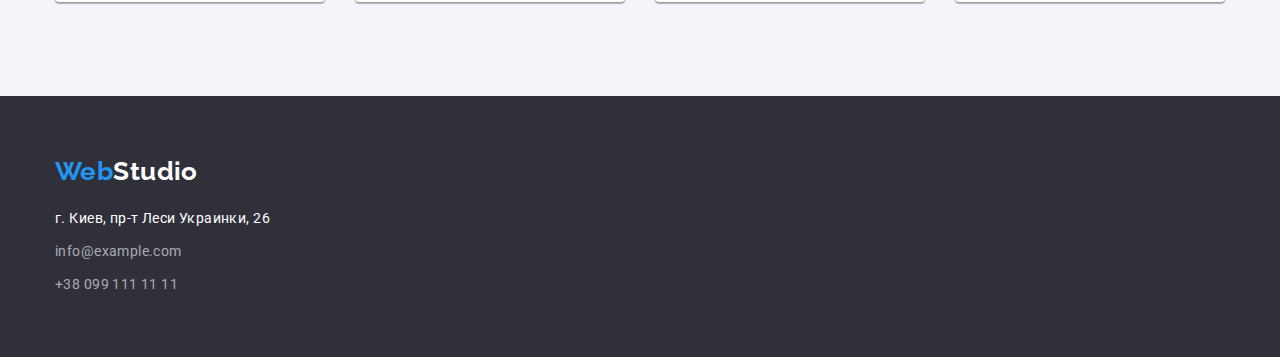
==== commit 7c498c4e: "Заканчивает ДЗ№3" ====
--- a/index.html
+++ b/index.html
@@ -54,7 +54,7 @@
       <!--Features-->
       <section class="features-section">
         <div class="container">
-          <h2 class="section-title">Особенности</h2>
+          <h2 class="section-title visually-hidden">Особенности</h2>
           <ul class="features list">
             <li class="item">
               <h3 class="title">Внимание к деталям</h3>
--- a/css/styles.css
+++ b/css/styles.css
@@ -46,11 +46,18 @@
   list-style: none;
 }
 
+.visually-hidden {
+  position: absolute;
+  clip: rect(0 0 0 0);
+  width: 1px;
+  height: 1px;
+  margin: -1px;
+}
+
 .container {
   width: 1200px;
   padding-right: 15px;
   padding-left: 15px;
-  /* outline: solid tomato; */
   margin: 0 auto;
 }
 
@@ -153,22 +160,21 @@
   color: var(--primary-bgc);
 }
 .hero-button {
+  padding: 10px 32px;
+  border: 0px;
+  border-radius: 4px;
   font-family: inherit;
   font-weight: 700;
   font-size: 16px;
   line-height: 1.87;
   letter-spacing: 0.06em;
-  min-width: 200px;
-  border-radius: 6%;
-  margin: 0 auto;
-  border-bottom: 0px;
   color: var(--primary-bgc);
   background-color: var(--accent-color);
 }
-.hero-button:hover,
-.hero-button:focus {
-  background-color: var(--primary-bgc);
-  color: var(--accent-color);
+
+.hero-button:focus,
+.hero-button:hover {
+  box-shadow: 0px 4px 4px rgba(0, 0, 0, 0.15);
 }
 
 /* Section */
@@ -336,11 +342,16 @@
   font-size: 16px;
   line-height: 1.62;
   letter-spacing: 0.03em;
+  border: 0px;
+  border-radius: 4px;
+  padding: 6px 22px;
 }
 .filters .button:focus,
 .filters .button:hover {
   background-color: var(--accent-color);
   color: var(--primary-bgc);
+  box-shadow: 0px 3px 1px rgba(0, 0, 0, 0.1), 0px 1px 2px rgba(0, 0, 0, 0.08),
+    0px 2px 2px rgba(0, 0, 0, 0.12);
 }
 
 /* Projects */
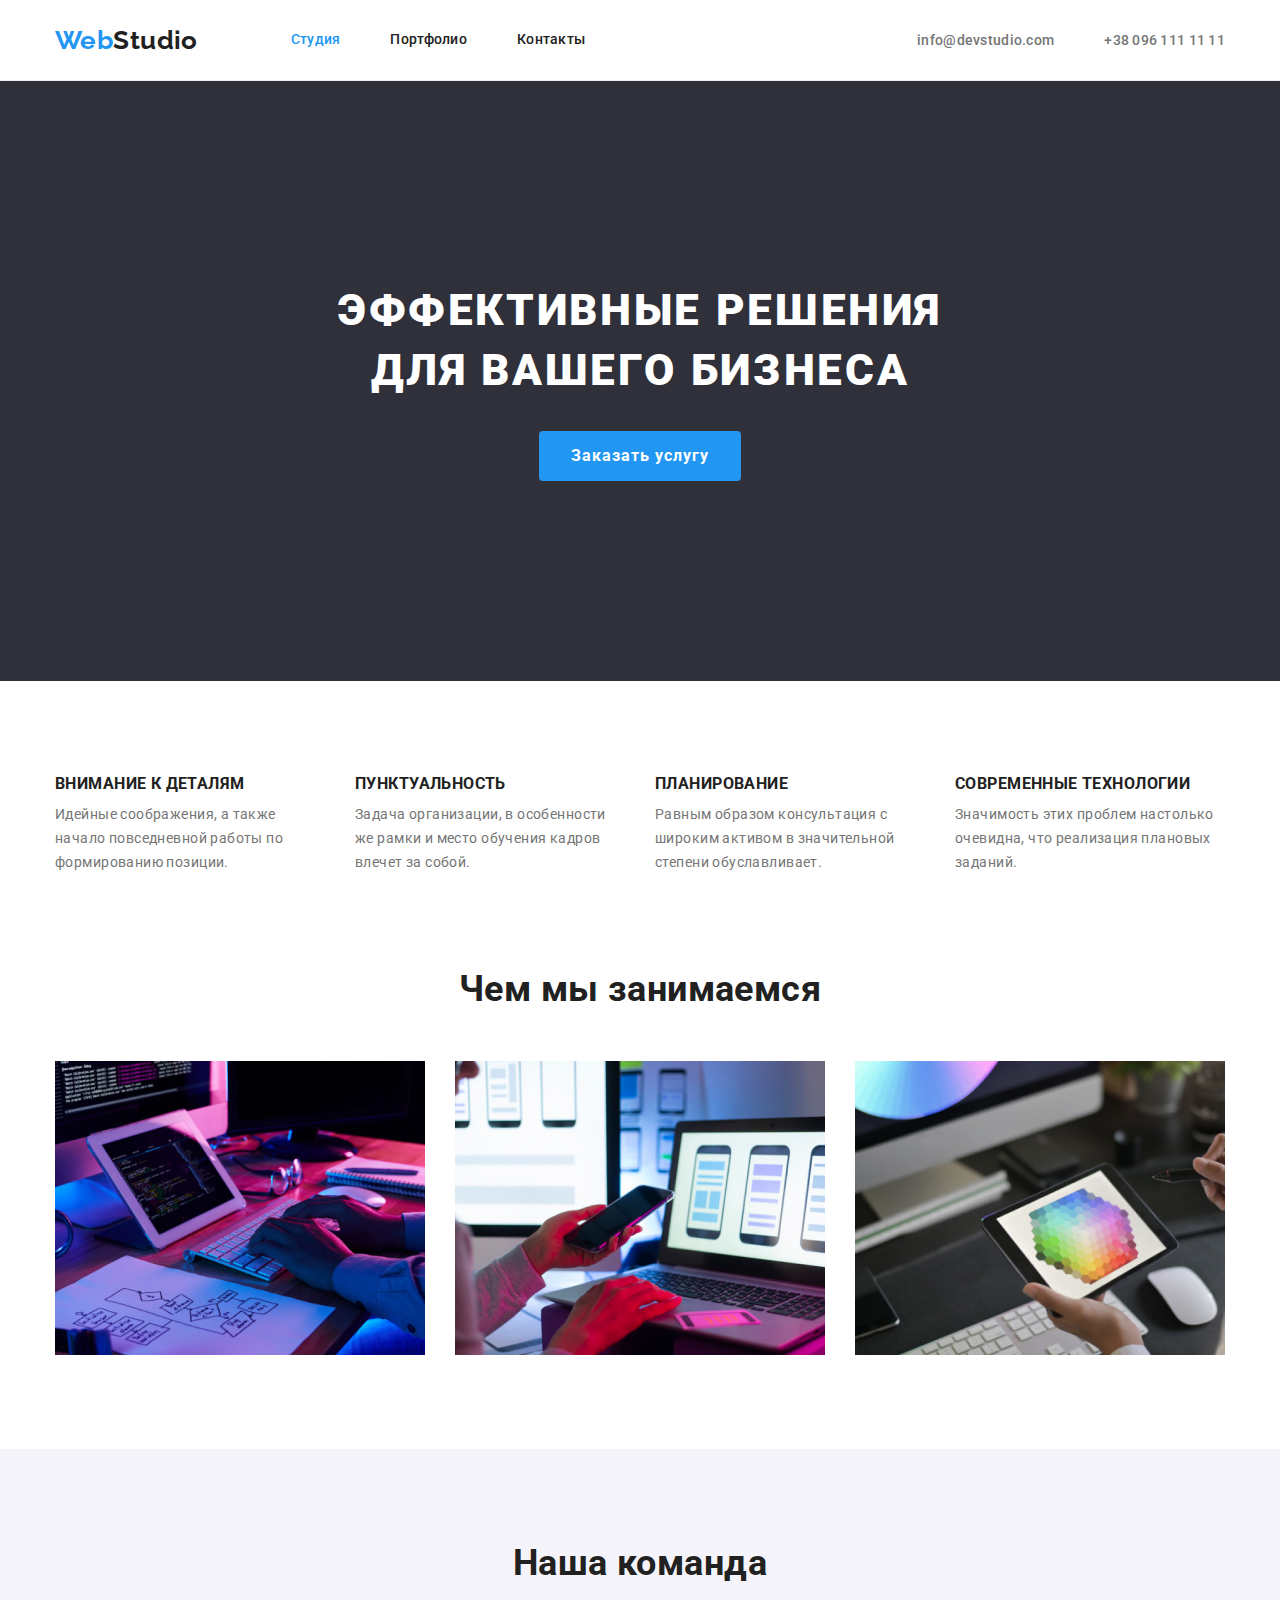
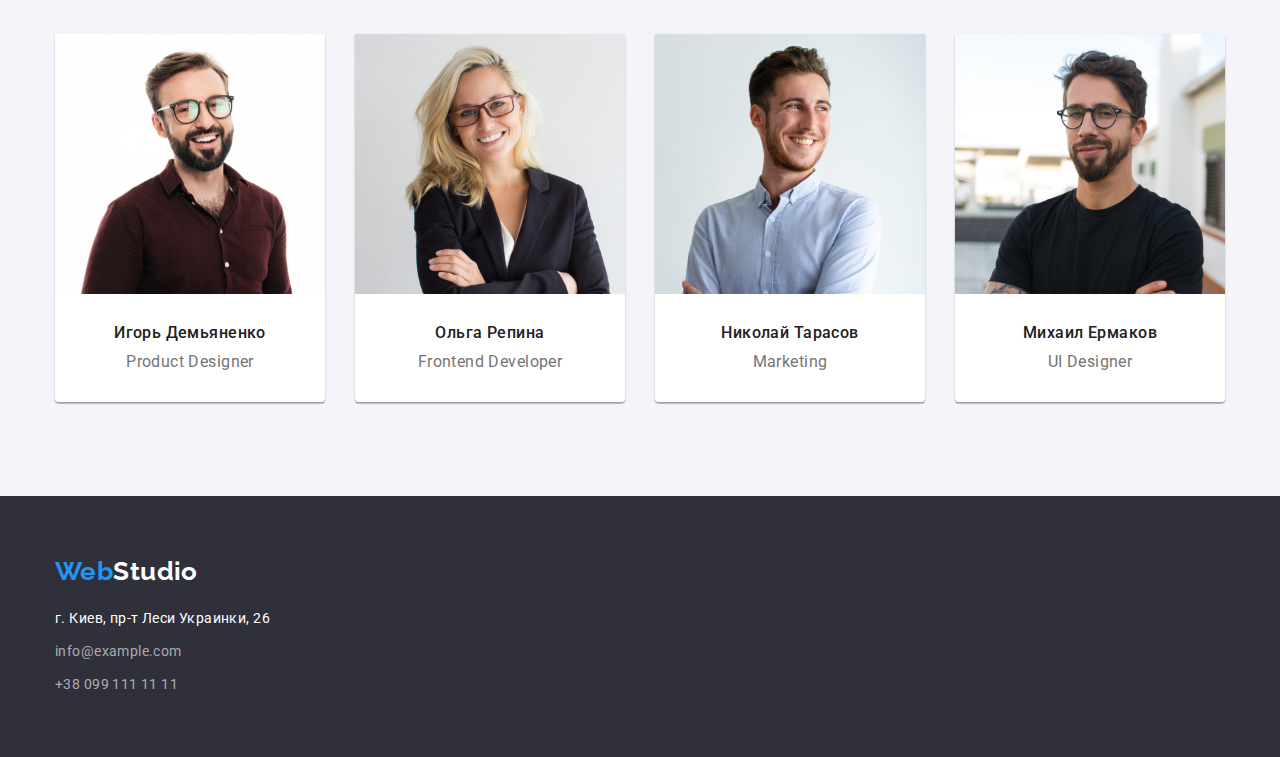
==== commit 0fd197d9: "Исправляет ошибки после проверки ментором" ====
--- a/index.html
+++ b/index.html
@@ -52,7 +52,7 @@
         <button type="button" class="hero-button">Заказать услугу</button>
       </section>
       <!--Features-->
-      <section class="features-section">
+      <section class="features-section section">
         <div class="container">
           <h2 class="section-title visually-hidden">Особенности</h2>
           <ul class="features list">
@@ -84,7 +84,7 @@
         </div>
       </section>
       <!--Work-->
-      <section class="work-section">
+      <section class="work-section section">
         <div class="container">
           <h2 class="section-title">Чем мы занимаемся</h2>
           <ul class="works list">
@@ -95,33 +95,41 @@
         </div>
       </section>
       <!--Team-->
-      <section class="team-section">
+      <section class="team-section section">
         <div class="container">
           <h2 class="section-title">Наша команда</h2>
           <ul class="team list">
             <!--1й член команды-->
             <li class="member">
               <img src="./images/photo.jpg" alt="фото-Игоря" class="photo" width="270" />
-              <h3 class="name">Игорь Демьяненко</h3>
-              <p class="position">Product Designer</p>
+              <div class="description">
+                <h3 class="name">Игорь Демьяненко</h3>
+                <p class="position">Product Designer</p>
+              </div>
             </li>
             <!--2й член команды-->
             <li class="member">
               <img src="./images/photo1.jpg" alt="фото-Ольги" class="photo" width="270" />
-              <h3 class="name">Ольга Репина</h3>
-              <p class="position">Frontend Developer</p>
+              <div class="description">
+                <h3 class="name">Ольга Репина</h3>
+                <p class="position">Frontend Developer</p>
+              </div>
             </li>
             <!--3й член команды-->
             <li class="member">
               <img src="./images/photo2.jpg" alt="фото-Николая" class="photo" width="270" />
-              <h3 class="name">Николай Тарасов</h3>
-              <p class="position">Marketing</p>
+              <div class="description">
+                <h3 class="name">Николай Тарасов</h3>
+                <p class="position">Marketing</p>
+              </div>
             </li>
             <!--4й член команды-->
             <li class="member">
               <img src="./images/photo3.jpg" alt="фото-Михаила" class="photo" width="270" />
-              <h3 class="name">Михаил Ермаков</h3>
-              <p class="position">UI Designer</p>
+              <div class="description">
+                <h3 class="name">Михаил Ермаков</h3>
+                <p class="position">UI Designer</p>
+              </div>
             </li>
           </ul>
         </div>
--- a/css/styles.css
+++ b/css/styles.css
@@ -61,6 +61,11 @@
   margin: 0 auto;
 }
 
+.section {
+  padding-top: 94px;
+  padding-bottom: 94px;
+}
+
 /* HEADER */
 
 .header-section {
@@ -145,6 +150,8 @@
 /* Hero section */
 
 .hero {
+  padding-top: 200px;
+  padding-bottom: 200px;
   background-color: var(--secondary-bgc);
   text-align: center;
   /* margin-bottom: 94px; */
@@ -191,8 +198,7 @@
 /* Features */
 
 .features-section {
-  padding-top: 94px;
-  padding-bottom: 94px;
+  padding-bottom: 0;
 }
 
 .features {
@@ -222,7 +228,6 @@
 /* Work */
 
 .work-section {
-  padding-bottom: 94px;
 }
 
 .works {
@@ -236,8 +241,6 @@
 /* Team */
 .team-section {
   background-color: var(--team-bgc);
-  padding-top: 94px;
-  padding-bottom: 94px;
 }
 
 .team {
@@ -246,20 +249,22 @@
 
 .member {
   width: 270px;
-  padding-bottom: 30px;
-  background-color: var(--primary-bgc);
+  /* background-color: var(--primary-bgc); */
   box-shadow: 0px 1px 3px rgba(0, 0, 0, 0.12), 0px 1px 1px rgba(0, 0, 0, 0.14),
     0px 2px 1px rgba(0, 0, 0, 0.2);
   border-radius: 0px 0px 4px 4px;
   text-align: center;
 }
 
+.member .description {
+  padding-top: 30px;
+  padding-bottom: 30px;
+  border-radius: 0px 0px 4px 4px;
+  background-color: var(--primary-bgc);
+}
+
 .member:not(:last-child) {
   margin-right: 30px;
-}
-
-.photo {
-  margin-bottom: 30px;
 }
 
 .name {
@@ -373,7 +378,7 @@
   margin-bottom: 30px;
 }
 
-.card-discription {
+.card-description {
   box-sizing: border-box;
   padding: 20px 24px;
   background-color: var(--primary-bgc);
